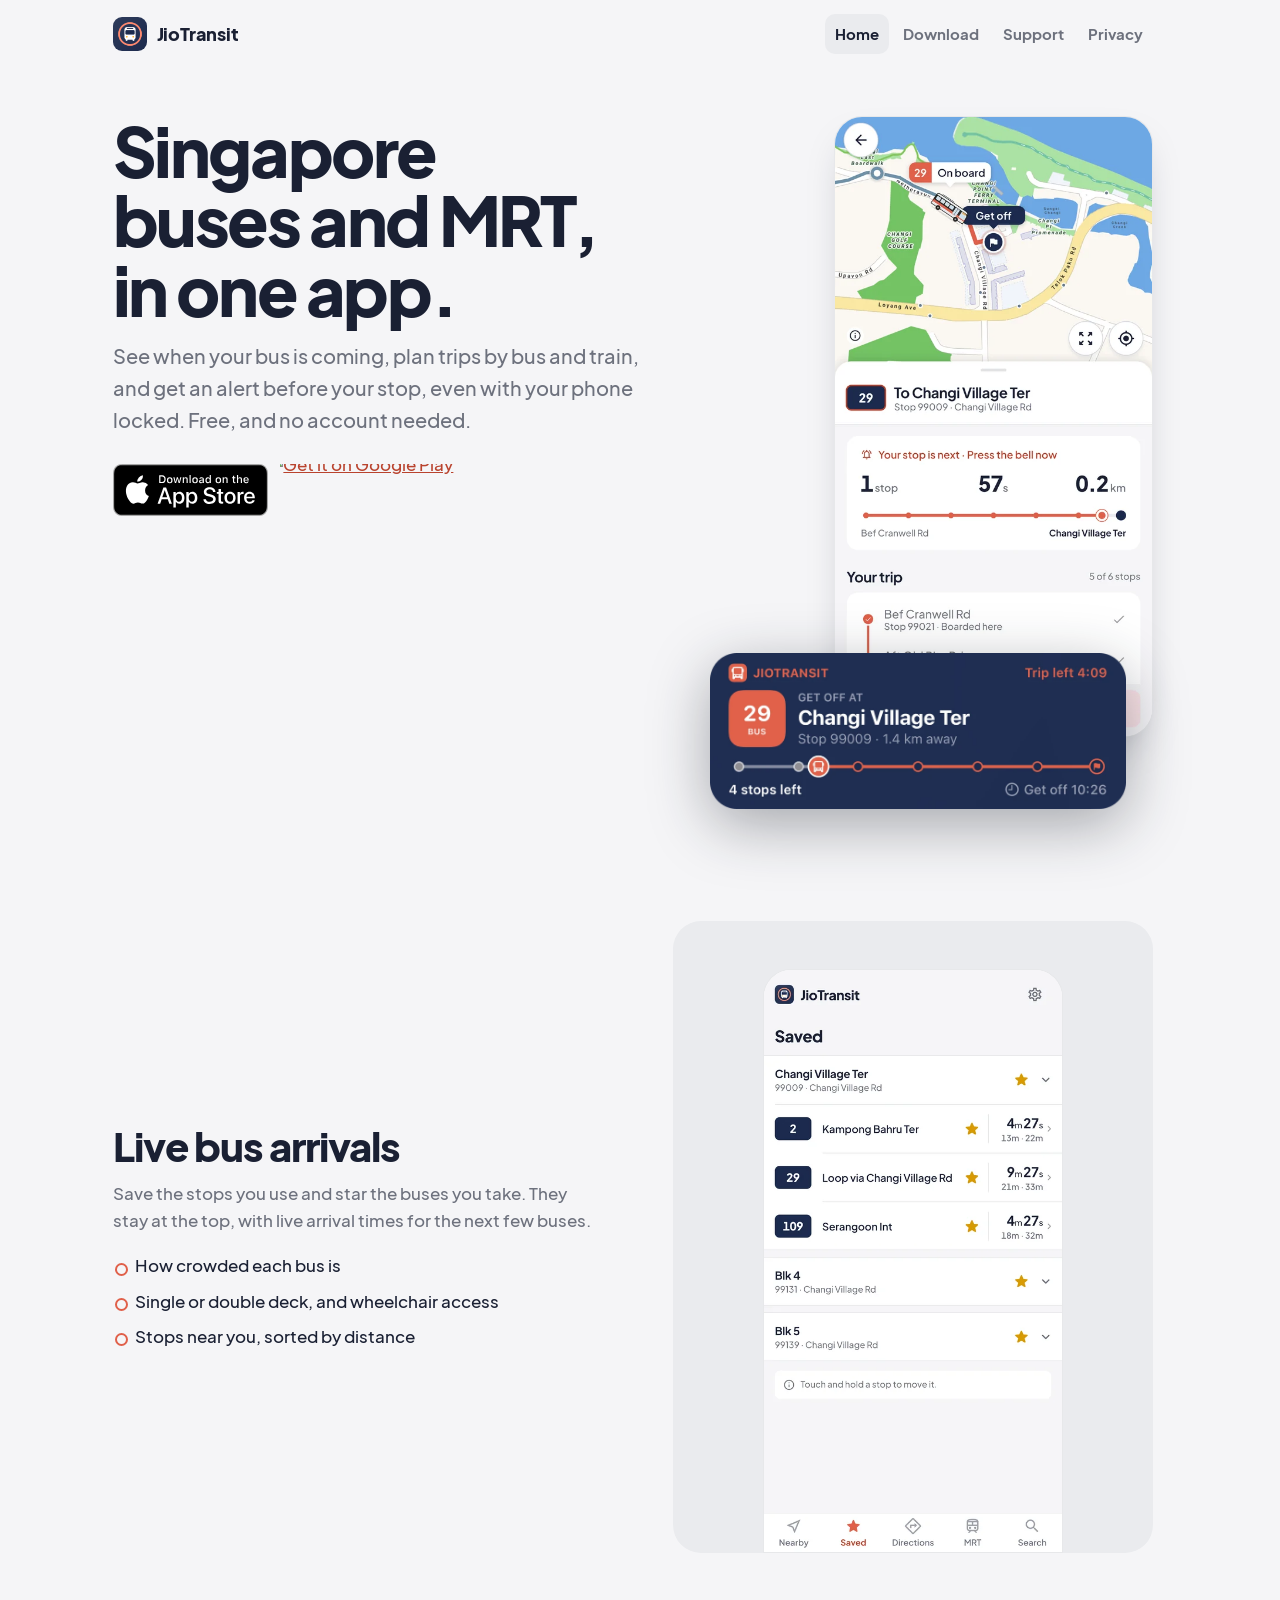
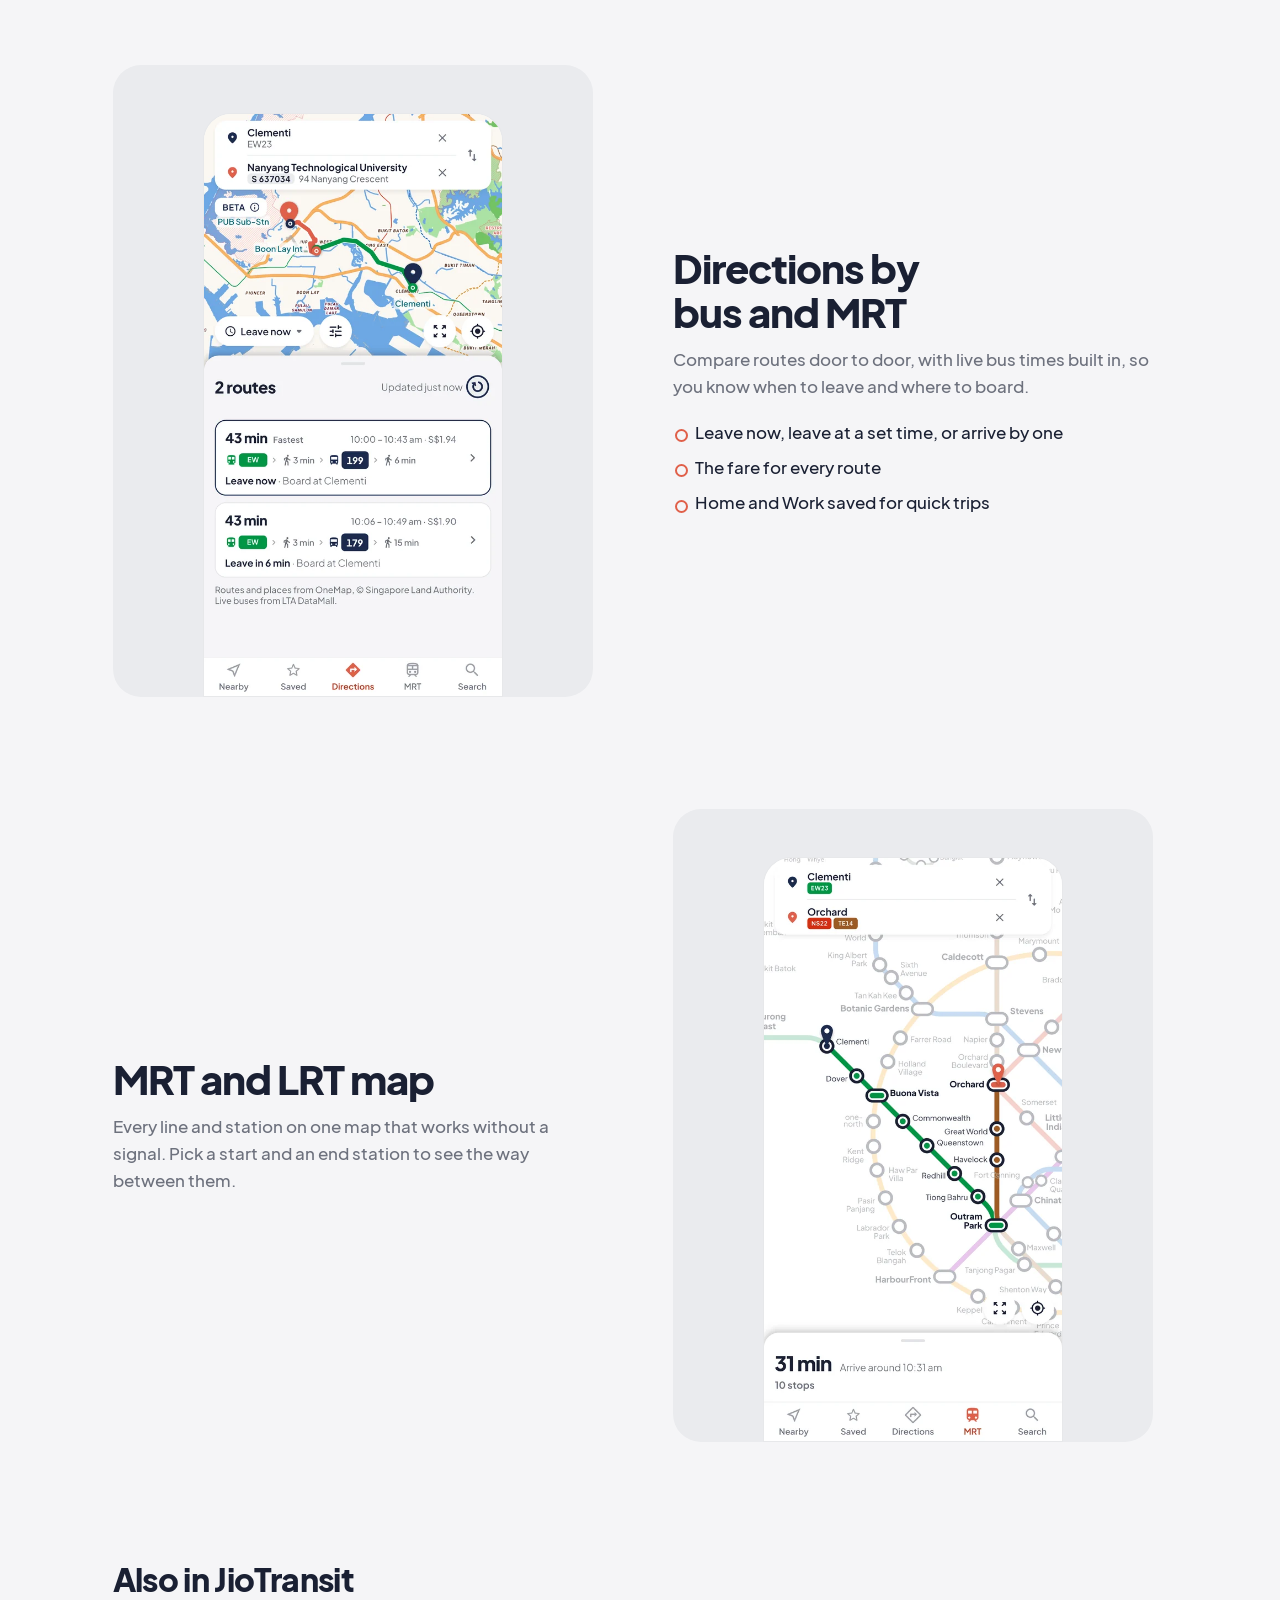
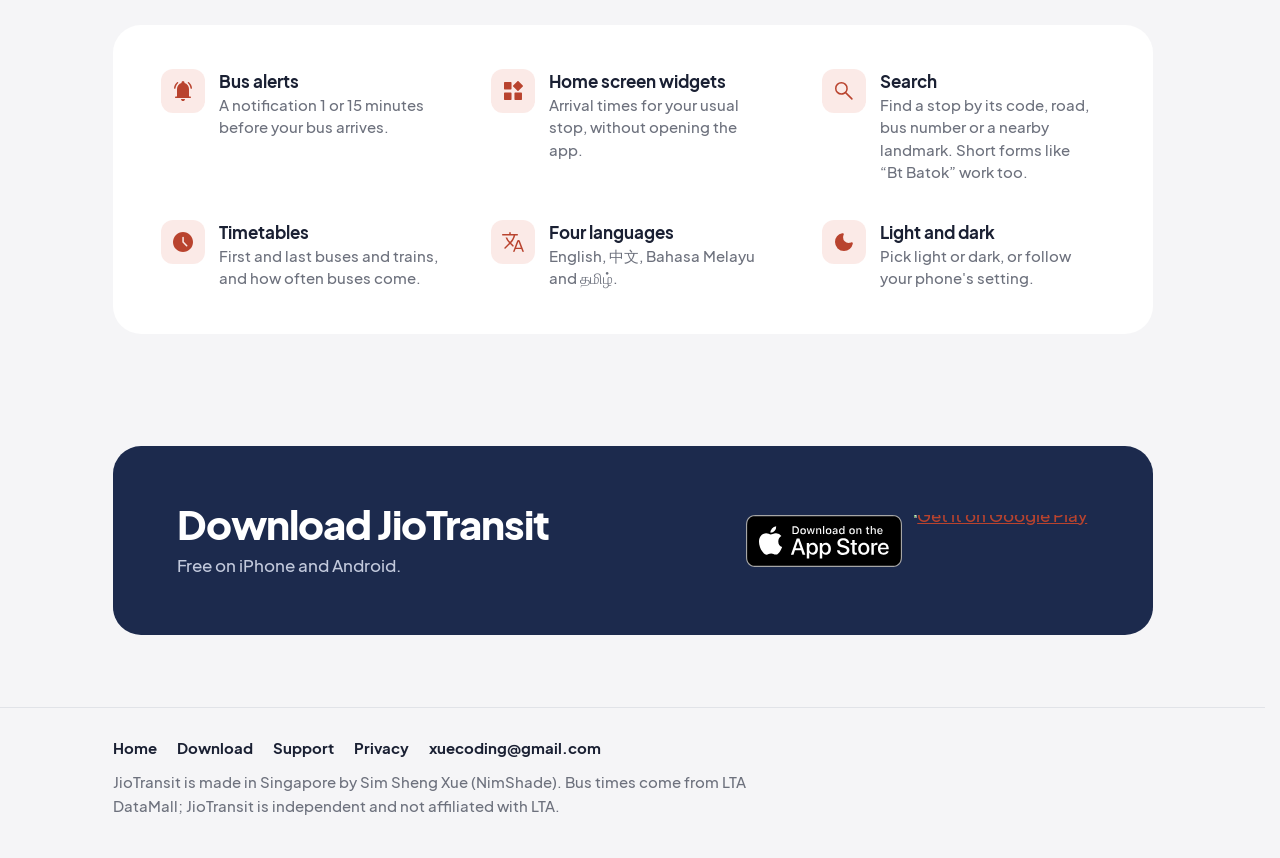
==== index.html @ a3d5e240 "App Store badge served from the site, not Apple's badge host Co-Authored-By: Claude Opus 5.5 <norepl" ====
<!doctype html>
<html lang="en">
<head>
<meta charset="utf-8">
<meta name="viewport" content="width=device-width,initial-scale=1,viewport-fit=cover">
<meta name="theme-color" content="#F5F5F7" media="(prefers-color-scheme: light)">
<meta name="theme-color" content="#0F1320" media="(prefers-color-scheme: dark)">
<title>JioTransit: Singapore bus arrivals, MRT and directions</title>
<meta name="description" content="Live Singapore bus arrivals, bus and MRT directions, the MRT map and an alert before your stop. Free on iPhone and Android, no account needed.">
<meta property="og:title" content="JioTransit: Singapore bus arrivals, MRT and directions">
<meta property="og:description" content="Live Singapore bus arrivals, bus and MRT directions, the MRT map and an alert before your stop. Free on iPhone and Android, no account needed.">
<meta property="og:image" content="https://shengxue97.github.io/jiotransit-web/assets/getoff.jpg">
<meta property="og:url" content="https://shengxue97.github.io/jiotransit-web/">
<meta name="twitter:card" content="summary_large_image">
<link rel="icon" href="/jiotransit-web/assets/favicon.png">
<link rel="apple-touch-icon" href="/jiotransit-web/assets/apple-touch-icon.png">
<link rel="preload" href="assets/fonts/jakarta-500.woff2" as="font" type="font/woff2" crossorigin>
<link rel="preload" href="assets/fonts/jakarta-700.woff2" as="font" type="font/woff2" crossorigin>
<link rel="preload" href="assets/fonts/jakarta-800.woff2" as="font" type="font/woff2" crossorigin>
<link rel="stylesheet" href="assets/site.css">
<script src="assets/nav.js" defer></script>
</head>
<body>
<header class="site-header">
  <div class="wrap">
    <a class="brand" href="./"><img src="assets/icon.png" width="34" height="34" alt=""><span>JioTransit</span></a>
    <nav class="site-nav" aria-label="Site"><a href="./" aria-current="page">Home</a><a href="beta/">Download</a><a href="support/">Support</a><a href="privacy/">Privacy</a></nav>
  </div>
</header>

<main class="wrap">
  <section class="hero">
    <div>
      <h1>Singapore buses and MRT, in one app.</h1>
      <p class="lede">See when your bus is coming, plan trips by bus and train, and get an alert before your stop, even with your phone locked. Free, and no account needed.</p>
      <div class="badges">
        <a class="badge" href="https://apps.apple.com/sg/app/jiotransit-sg-bus-mrt/id6819054000"><img src="assets/appstore-badge.svg" width="156" height="52" alt="Download on the App Store"></a>
        <a class="badge badge-play" href="https://play.google.com/store/apps/details?id=com.nimshade.jiotransit"><img src="https://play.google.com/intl/en_us/badges/static/images/badges/en_badge_web_generic.png" width="199" height="77" alt="Get it on Google Play"></a>
      </div>
    </div>
    <div class="hero-visual">
      <img class="shot" src="assets/ride.webp" width="540" height="1055" alt="On Bus 29 to Changi Village Ter: your stop is next, press the bell now">
      <img class="widget" src="assets/getoff.webp" width="900" height="337" alt="Lock screen: get off at Changi Village Ter, 4 stops left">
    </div>
  </section>

  <section class="feature">
    <div>
      <h2>Live bus arrivals</h2>
      <p>Save the stops you use and star the buses you take. They stay at the top, with live arrival times for the next few buses.</p>
      <ul class="facts">
        <li>How crowded each bus is</li>
        <li>Single or double deck, and wheelchair access</li>
        <li>Stops near you, sorted by distance</li>
      </ul>
    </div>
    <figure><img class="shot" src="assets/saved.webp" width="540" height="1055" loading="lazy" alt="Saved stops: Changi Village Ter with Bus 2, Bus 29 and Bus 109 starred and counting down"></figure>
  </section>

  <section class="feature flip">
    <div>
      <h2>Directions by bus and MRT</h2>
      <p>Compare routes door to door, with live bus times built in, so you know when to leave and where to board.</p>
      <ul class="facts">
        <li>Leave now, leave at a set time, or arrive by one</li>
        <li>The fare for every route</li>
        <li>Home and Work saved for quick trips</li>
      </ul>
    </div>
    <figure><img class="shot" src="assets/directions.webp" width="540" height="1055" loading="lazy" alt="Directions from Clementi to Nanyang Technological University: 2 routes, 43 min, with fares"></figure>
  </section>

  <section class="feature">
    <div>
      <h2>MRT and LRT map</h2>
      <p>Every line and station on one map that works without a signal. Pick a start and an end station to see the way between them.</p>
    </div>
    <figure><img class="shot" src="assets/mrt.webp" width="540" height="1055" loading="lazy" alt="Singapore's MRT map in JioTransit, with a trip from Clementi to Orchard"></figure>
  </section>

  <section class="extras">
    <h2>Also in JioTransit</h2>
    <ul>
      <li><span class="ic"><svg viewBox="0 -960 960 960" aria-hidden="true"><path d="M190-200q-13 0-21.5-8.5T160-230q0-13 8.5-21.5T190-260h50v-304q0-84 49.5-150.5T420-798v-22q0-25 17.5-42.5T480-880q25 0 42.5 17.5T540-820v22q81 17 130.5 83.5T720-564v304h50q13 0 21.5 8.5T800-230q0 13-8.5 21.5T770-200H190ZM480-80q-33 0-56.5-23.5T400-160h160q0 33-23.5 56.5T480-80ZM150-566q-13 0-21.5-9t-7.5-22q6-71 38-132t83-106q10-9 22.5-8.5T285-832q8 11 5.5 23.5T278-787q-40 36-65 84t-31 105q-2 14-10.5 23t-21.5 9Zm660 0q-13 0-21.5-9T778-598q-6-57-31-105t-65-84q-10-9-12.5-21.5T675-832q8-11 20.5-11.5T718-835q51 45 83 106t38 132q1 13-7.5 22t-21.5 9Z"/></svg></span><div><b>Bus alerts</b><span>A notification 1 or 15 minutes before your bus arrives.</span></div></li>
      <li><span class="ic"><svg viewBox="0 -960 960 960" aria-hidden="true"><path d="M658-487 487-658q-5-5-7-10.13-2-5.14-2-11 0-5.87 2-10.87 2-5 7-10l171-171q5-5 10.13-7 5.14-2 11-2 5.87 0 10.87 2 5 2 10 7l171 171q5 5 7 10.13 2 5.14 2 11 0 5.87-2 10.87-2 5-7 10L700-487q-5 5-10.13 7-5.14 2-11 2-5.87 0-10.87-2-5-2-10-7Zm-538-81v-241q0-12.75 8.63-21.38Q137.25-839 150-839h241q12.75 0 21.38 8.62Q421-821.75 421-809v241q0 12.75-8.62 21.37Q403.75-538 391-538H150q-12.75 0-21.37-8.63Q120-555.25 120-568Zm418 418v-241q0-12.75 8.63-21.38Q555.25-421 568-421h241q12.75 0 21.38 8.62Q839-403.75 839-391v241q0 12.75-8.62 21.37Q821.75-120 809-120H568q-12.75 0-21.37-8.63Q538-137.25 538-150Zm-418 0v-241q0-12.75 8.63-21.38Q137.25-421 150-421h241q12.75 0 21.38 8.62Q421-403.75 421-391v241q0 12.75-8.62 21.37Q403.75-120 391-120H150q-12.75 0-21.37-8.63Q120-137.25 120-150Z"/></svg></span><div><b>Home screen widgets</b><span>Arrival times for your usual stop, without opening the app.</span></div></li>
      <li><span class="ic"><svg viewBox="0 -960 960 960" aria-hidden="true"><path d="M378-329q-108.16 0-183.08-75Q120-479 120-585t75-181q75-75 181.5-75t181 75Q632-691 632-584.85 632-542 618-502q-14 40-42 75l242 240q9 8.56 9 21.78T818-143q-9 9-22.22 9-13.22 0-21.78-9L533-384q-30 26-69.96 40.5Q423.08-329 378-329Zm-1-60q81.25 0 138.13-57.5Q572-504 572-585t-56.87-138.5Q458.25-781 377-781q-82.08 0-139.54 57.5Q180-666 180-585t57.46 138.5Q294.92-389 377-389Z"/></svg></span><div><b>Search</b><span>Find a stop by its code, road, bus number or a nearby landmark. Short forms like “Bt&nbsp;Batok” work too.</span></div></li>
      <li><span class="ic"><svg viewBox="0 -960 960 960" aria-hidden="true"><path d="M513-492v-171q0-13-8.5-21.5T483-693q-13 0-21.5 8.5T453-663v183q0 6 2 11t6 10l144 149q9 10 22.5 9.5T650-310q9-9 9-22t-9-22L513-492ZM480-80q-82 0-155-31.5t-127.5-86Q143-252 111.5-325T80-480q0-82 31.5-155t86-127.5Q252-817 325-848.5T480-880q82 0 155 31.5t127.5 86Q817-708 848.5-635T880-480q0 82-31.5 155t-86 127.5Q708-143 635-111.5T480-80Z"/></svg></span><div><b>Timetables</b><span>First and last buses and trains, and how often buses come.</span></div></li>
      <li><span class="ic"><svg viewBox="0 -960 960 960" aria-hidden="true"><path d="m584-197-38 98q-3 8-10.5 13.5T519-80q-16 0-25-13t-3-28l160-415q4-11 13.5-17.5T685-560h29q11 0 20.5 6.5T748-536l160 415q6 15-3 28t-25 13q-10 0-17.5-5.5T852-100l-38-97H584ZM363-401 183-222q-9 8-21 8.5t-21-8.5q-9-9-9-21t9-21l180-180q-51-53-85.5-107.5T183-660h65q16 43 43.5 85t72.5 88q46-48 85-117.5T505-740H70q-13 0-21.5-8.5T40-770q0-13 8.5-21.5T70-800h260v-50q0-13 8.5-21.5T360-880q13 0 21.5 8.5T390-850v50h260q13 0 21.5 8.5T680-770q0 13-8.5 21.5T650-740h-83q-17 78-61.5 159.5T406-443l102 104-24 63-121-125Zm242 149h188l-94-248-94 248Z"/></svg></span><div><b>Four languages</b><span>English, 中文, Bahasa Melayu and தமிழ்.</span></div></li>
      <li><span class="ic"><svg viewBox="0 -960 960 960" aria-hidden="true"><path d="M480-120q-150 0-255-105T120-480q0-135 79.5-229T408-830q20-5 34-1t22 15q8 10 7.5 25t-8.5 35q-9 23-14 47t-5 49q0 90 63 153t153 63q25 0 48.5-4.5T754-461q22-8 38-7t26 9q10 8 13 23t-2 36q-27 121-121 200.5T480-120Z"/></svg></span><div><b>Light and dark</b><span>Pick light or dark, or follow your phone's setting.</span></div></li>
    </ul>
  </section>

  <section class="cta">
    <div>
      <h2>Download JioTransit</h2>
      <p>Free on iPhone and Android.</p>
    </div>
    <div class="badges">
      <a class="badge" href="https://apps.apple.com/sg/app/jiotransit-sg-bus-mrt/id6819054000"><img src="assets/appstore-badge.svg" width="156" height="52" alt="Download on the App Store"></a>
      <a class="badge badge-play" href="https://play.google.com/store/apps/details?id=com.nimshade.jiotransit"><img src="https://play.google.com/intl/en_us/badges/static/images/badges/en_badge_web_generic.png" width="199" height="77" alt="Get it on Google Play"></a>
    </div>
  </section>
</main>

<footer class="site-footer">
  <div class="wrap">
    <div class="links"><a href="./">Home</a><a href="beta/">Download</a><a href="support/">Support</a><a href="privacy/">Privacy</a><a href="mailto:xuecoding@gmail.com">xuecoding@gmail.com</a></div>
    <p>JioTransit is made in Singapore by Sim Sheng Xue (NimShade). Bus times come from LTA DataMall; JioTransit is independent and not affiliated with LTA.</p>
  </div>
</footer>
</body>
</html>
---- assets/site.css ----
/* JioTransit website: one stylesheet for every page.
   Colours are the app's own (lib/core/theme/app_colors.dart); type is the app's font. */
@font-face{font-family:"Jakarta";src:url("fonts/jakarta-500.woff2") format("woff2");font-weight:500;font-display:swap}
@font-face{font-family:"Jakarta";src:url("fonts/jakarta-700.woff2") format("woff2");font-weight:700;font-display:swap}
@font-face{font-family:"Jakarta";src:url("fonts/jakarta-800.woff2") format("woff2");font-weight:800;font-display:swap}

:root{
  --bg:#F5F5F7;--surface:#FFFFFF;--muted:#EAEBEE;--divider:#E1E3E8;
  --text:#1A2033;--text-2:#6D717D;
  --accent:#E0604A;--accent-hover:#CC5440;--accent-text:#B9432E;--on-accent:#FFFFFF;
  --plate:#1C2A4D;--on-plate:#FFFFFF;--plate-text-2:#C2C9DC;
  --shot-border:rgba(26,32,51,.10);
  --gutter:20px;--max:1120px;
  color-scheme:light;
}
@media (prefers-color-scheme:dark){
  :root{
    --bg:#0F1320;--surface:#181D2C;--muted:#212738;--divider:#293043;
    --text:#EEF0F6;--text-2:#A3A9BA;
    --accent:#FF7E66;--accent-hover:#FF937E;--accent-text:#FF7E66;--on-accent:#2A0F0A;
    --plate:#1A2340;--on-plate:#EEF0F6;--plate-text-2:#A3A9BA;
    --shot-border:rgba(255,255,255,.08);
    color-scheme:dark;
  }
}

*{box-sizing:border-box}
html{background:var(--bg);-webkit-text-size-adjust:100%;overflow-y:scroll;scrollbar-gutter:stable}
body{margin:0;background:var(--bg);color:var(--text);
  font:500 17px/1.6 "Jakarta",system-ui,-apple-system,"Segoe UI",Roboto,sans-serif;
  -webkit-font-smoothing:antialiased;min-height:100vh;display:flex;flex-direction:column}
main{flex:1;width:100%}
img{max-width:100%;height:auto;display:block}
a{color:var(--accent-text)}
:focus-visible{outline:3px solid var(--accent);outline-offset:3px;border-radius:8px}
/* <main> takes focus after an instant page switch (for screen readers); never draw a ring on it */
main:focus,main:focus-visible,[tabindex="-1"]:focus{outline:none}
h1,h2,h3{text-wrap:balance}
p{text-wrap:pretty}
.wrap{max-width:var(--max);margin:0 auto;padding:0 var(--gutter)}

/* ---------- page switches: header stays put, content crossfades ---------- */
@view-transition{navigation:auto}
.site-header{view-transition-name:site-header}
::view-transition-old(root),::view-transition-new(root){animation-duration:.16s}
@media (prefers-reduced-motion:reduce){ ::view-transition-group(*),::view-transition-old(*),::view-transition-new(*){animation:none} }

/* ---------- header: identical on every page ---------- */
.site-header .wrap{display:flex;align-items:center;gap:16px;height:68px}
.brand{display:flex;align-items:center;gap:10px;text-decoration:none;color:var(--text);margin-right:auto}
.brand img{width:34px;height:34px;border-radius:9px}
.brand span{font-weight:800;font-size:18px;letter-spacing:-.01em}
.site-nav{display:flex;gap:4px}
.site-nav a{color:var(--text-2);text-decoration:none;font-weight:700;font-size:15px;padding:8px 10px;border-radius:10px}
.site-nav a:hover{color:var(--text);background:var(--muted)}
.site-nav a[aria-current="page"]{color:var(--text);background:var(--muted)}
.brand{min-width:0;flex:none}
.site-nav{flex:none}
/* phones: the four links need the room, so the logo stands alone */
@media (max-width:519px){ .brand span{display:none} .site-header .wrap{gap:8px} }
@media (max-width:359px){ .site-nav{gap:0} .site-nav a{padding:8px 7px;font-size:14px} }

/* ---------- footer: identical on every page ---------- */
.site-footer{margin-top:72px;border-top:1px solid var(--divider);padding:28px 0 40px;color:var(--text-2);font-size:15px}
.site-footer .wrap{display:grid;gap:10px}
.site-footer .links{display:flex;flex-wrap:wrap;gap:6px 20px}
.site-footer .links a{color:var(--text);text-decoration:none;font-weight:700}
.site-footer .links a:hover{text-decoration:underline}
.site-footer p{margin:0;max-width:60ch}

/* ---------- buttons ---------- */
.btn{display:inline-flex;align-items:center;justify-content:center;min-height:52px;padding:12px 24px;border-radius:12px;
  font-weight:700;font-size:17px;text-decoration:none;text-align:center}
.btn-accent{background:var(--accent);color:var(--on-accent)}
.btn-accent:hover{background:var(--accent-hover)}
.btn-plate{background:var(--plate);color:var(--on-plate)}
@media (prefers-color-scheme:dark){ .btn-plate{background:#D7DEEF;color:#1C2A4D} }
.btn:active{transform:translateY(1px)}

/* ---------- official store badges (served by Apple and Google) ---------- */
/* --bh is the badge height. Apple's SVG is exactly the badge (119.66 x 40). Google's PNG
   (646 x 250) has clear space around the badge, which sits at x 41-604, y 41-208: the
   link box crops to it so both badges are the same height and line up. */
.badges{--bh:52px;display:flex;flex-wrap:nowrap;align-items:center;gap:12px}
.badge{display:block;height:var(--bh);overflow:hidden;flex:none}
.badge img{display:block;height:var(--bh);width:auto;max-width:none}
.badge-play{width:calc(var(--bh) * 564 / 168)}
.badge-play img{height:calc(var(--bh) * 250 / 168);margin:calc(var(--bh) * -41 / 168) 0 0 calc(var(--bh) * -41 / 168)}
@media (max-width:519px){ .badges{--bh:44px;gap:10px} .cta{padding:32px 20px} }
@media (max-width:339px){ .badges{flex-wrap:wrap} }

/* ---------- app screenshots ---------- */
.shot{border-radius:28px;border:1px solid var(--shot-border);box-shadow:0 18px 40px -18px rgba(26,32,51,.35);background:var(--surface)}
.widget{filter:drop-shadow(0 16px 30px rgba(15,19,32,.35))}

/* =========================================================
   HOME
   ========================================================= */
.hero{padding:28px 0 8px}
.hero h1{font-weight:800;font-size:clamp(38px,9.5vw,68px);line-height:1.02;letter-spacing:-.035em;margin:0 0 16px;max-width:12ch}
.hero .lede{font-size:clamp(17px,2.2vw,20px);color:var(--text-2);margin:0 0 28px;max-width:30em}
.hero .actions{display:flex;flex-wrap:wrap;align-items:center;gap:12px 20px}
.hero-visual{position:relative;margin:40px auto 0;max-width:420px;padding-bottom:56px}
.hero-visual .shot{width:76%;margin:0 auto}
.hero-visual .widget{position:absolute;left:0;bottom:0;width:100%}

.feature{display:grid;gap:28px;padding:64px 0 0;align-items:center}
.feature h2{font-weight:800;font-size:clamp(28px,4.4vw,40px);line-height:1.1;letter-spacing:-.025em;margin:0 0 12px}
.feature p{color:var(--text-2);margin:0;max-width:34em}
.feature .facts{list-style:none;padding:0;margin:18px 0 0;display:grid;gap:8px}
.feature .facts li{padding-left:22px;position:relative}
.feature .facts li::before{content:"";position:absolute;left:2px;top:.62em;width:9px;height:9px;border-radius:50%;border:2.5px solid var(--accent)}
.feature figure{margin:0;background:var(--muted);border-radius:28px;padding:32px 24px 0;overflow:hidden;display:flex;justify-content:center}
.feature figure .shot{width:min(300px,100%);border-bottom-left-radius:0;border-bottom-right-radius:0;box-shadow:none}

.extras{padding:72px 0 0}
.extras h2{font-weight:800;font-size:clamp(24px,3.4vw,32px);letter-spacing:-.02em;margin:0 0 20px}
.extras ul{list-style:none;margin:0;padding:24px 20px;display:grid;gap:22px;background:var(--surface);border-radius:28px}
.extras li{display:flex;gap:14px;align-items:flex-start}
.extras .ic{flex:none;width:44px;height:44px;border-radius:12px;display:grid;place-items:center;
  background:color-mix(in srgb,var(--accent) 13%,transparent);color:var(--accent-text)}
.extras .ic svg{width:24px;height:24px;fill:currentColor}
.extras b{display:block;font-weight:700;font-size:17px;line-height:1.3;margin:1px 0 2px}
.extras li span:not(.ic){display:block;color:var(--text-2);font-size:15px;line-height:1.5}

.cta{margin-top:72px;background:var(--plate);color:var(--on-plate);border-radius:28px;padding:36px 24px;display:grid;gap:20px}
.cta h2{font-weight:800;font-size:clamp(26px,4vw,40px);line-height:1.1;letter-spacing:-.025em;margin:0}
.cta p{margin:6px 0 0;color:var(--plate-text-2)}
.cta .badges{justify-self:start}

/* tablet */
@media (min-width:720px){
  :root{--gutter:32px}
  .hero{padding-top:48px}
  .hero-visual{max-width:460px}
  .feature{grid-template-columns:1fr 1fr;gap:40px}
  .feature.flip figure{order:-1}
  .extras ul{grid-template-columns:1fr 1fr;gap:28px 40px;padding:32px}
  .cta{grid-template-columns:1fr auto;align-items:center;padding:40px}
  .cta .badges{justify-self:end}
}
/* desktop */
@media (min-width:1024px){
  :root{--gutter:40px}
  .hero{display:grid;grid-template-columns:1.1fr .9fr;gap:56px;align-items:start;padding:48px 0 0}
  .hero-visual{margin:0 0 0 auto;max-width:480px;padding-bottom:72px}
  .hero-visual .shot{width:72%;margin:0 0 0 auto}
  .hero-visual .widget{width:94%}
  .feature{gap:80px;padding-top:112px}
  .feature figure{padding:48px 48px 0}
  .extras{padding-top:112px}
  .extras ul{grid-template-columns:repeat(3,1fr);gap:36px 48px;padding:44px 48px}
  .cta{margin-top:112px;padding:56px 64px}
}

/* =========================================================
   DOWNLOAD (beta/ keeps its address: old links and QR codes point here)
   ========================================================= */
.get{text-align:center;padding:28px 0 0}
.get h1{font-weight:800;font-size:clamp(36px,8vw,60px);line-height:1.04;letter-spacing:-.03em;margin:0 0 12px}
.get .lede{font-size:clamp(17px,2.2vw,20px);color:var(--text-2);margin:0 auto 28px;max-width:30em}
.get .badges{justify-content:center}
.get .hero-visual{margin:44px auto 0}
.qr-card{display:none;align-items:center;gap:16px;margin:28px auto 0;max-width:26em;text-align:left;color:var(--text-2);font-size:15px}
.qr-card p{margin:0}
.qr-card b{color:var(--text);font-weight:700}
.qr-img{flex:none;width:112px;height:112px;background:#fff;padding:8px;border-radius:12px;border:1px solid var(--divider)}
@media (min-width:720px){ .get{padding-top:56px} .get .hero-visual{max-width:440px} }
@media (min-width:720px) and (hover:hover) and (pointer:fine){ .qr-card{display:flex} }

/* =========================================================
   TEXT PAGES (support, privacy)
   ========================================================= */
/* Text runs the full 1120px row, like every other page. */
.doc{padding-top:28px}
.doc-head h1{font-weight:800;font-size:clamp(32px,6vw,48px);line-height:1.08;letter-spacing:-.03em;margin:0 0 8px}
.doc .updated{color:var(--text-2);margin:0 0 28px;font-size:15px}
.doc-body{max-width:none}
.doc h2{font-weight:800;font-size:22px;letter-spacing:-.01em;margin:40px 0 8px;scroll-margin-top:24px}
.doc p{margin:0 0 14px}
.doc strong{font-weight:700}
@media (min-width:720px){ .doc{padding-top:48px} .doc .updated{margin-bottom:36px} }
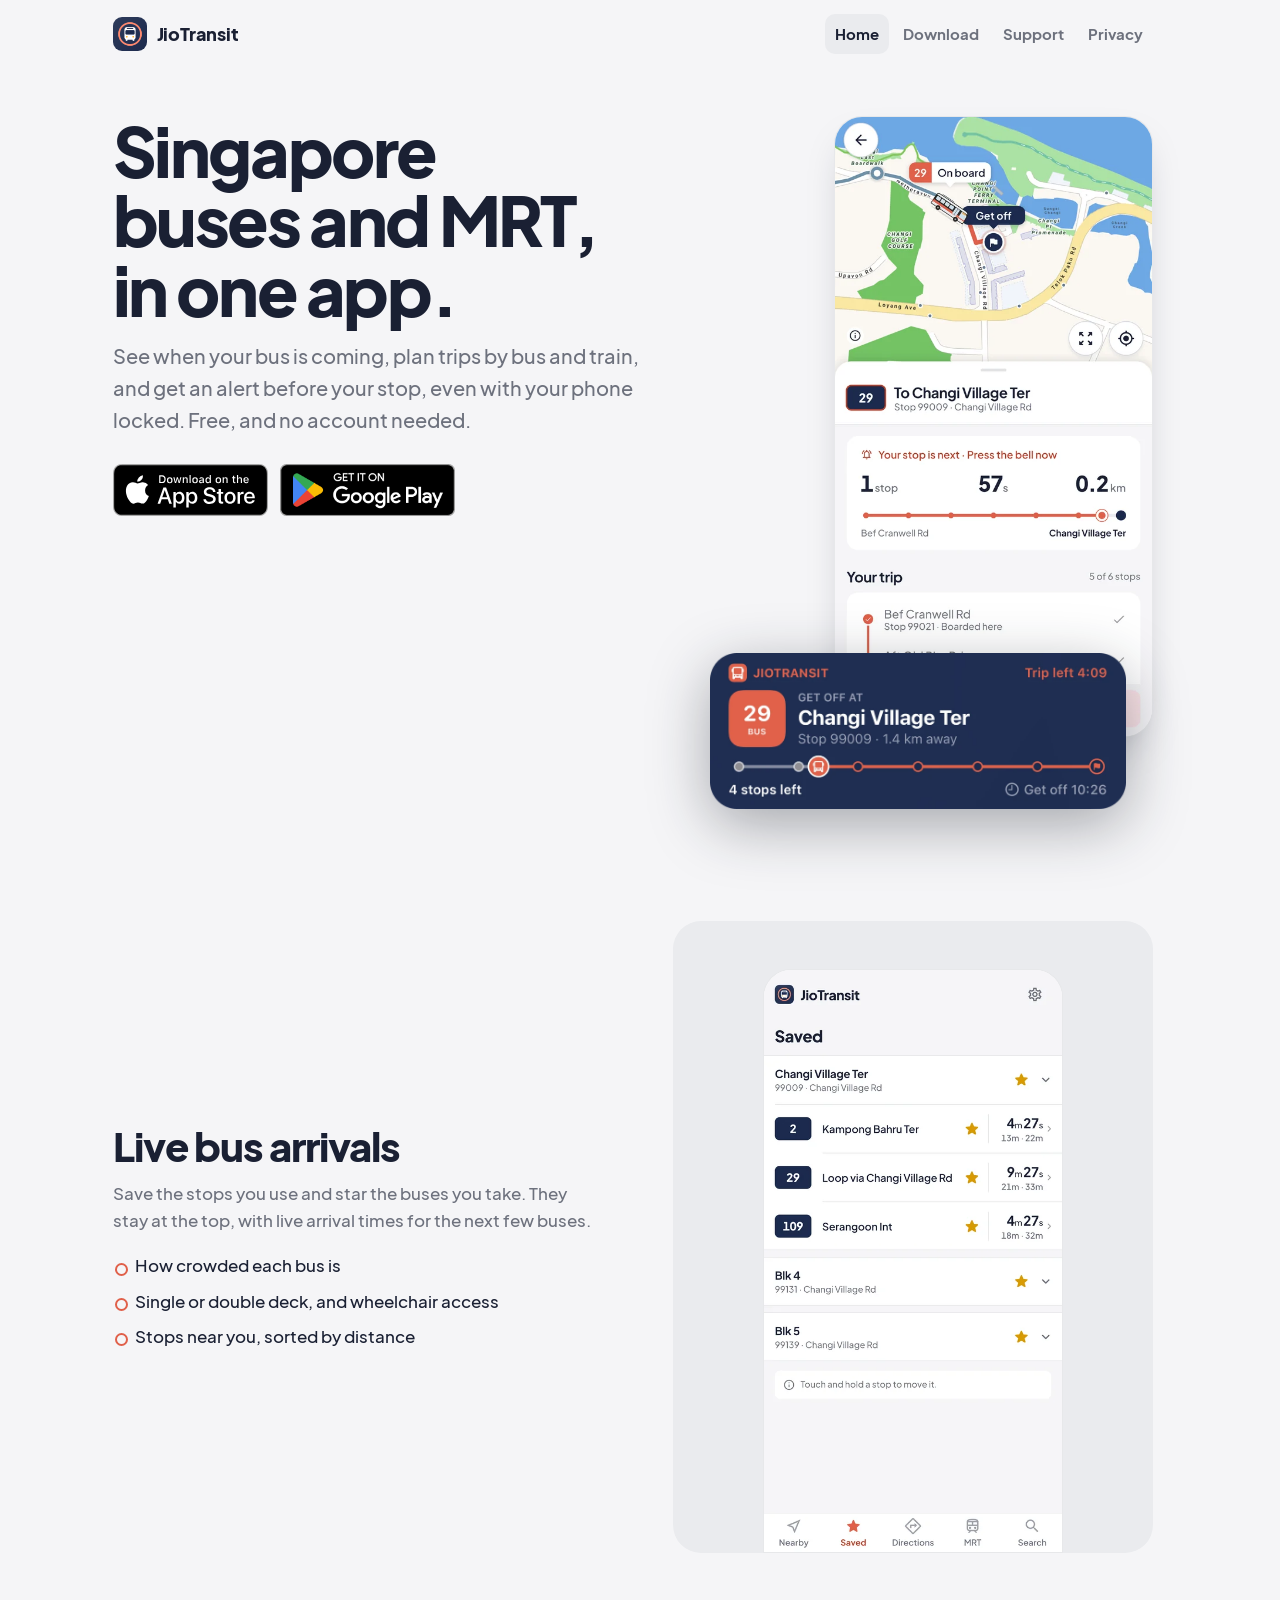
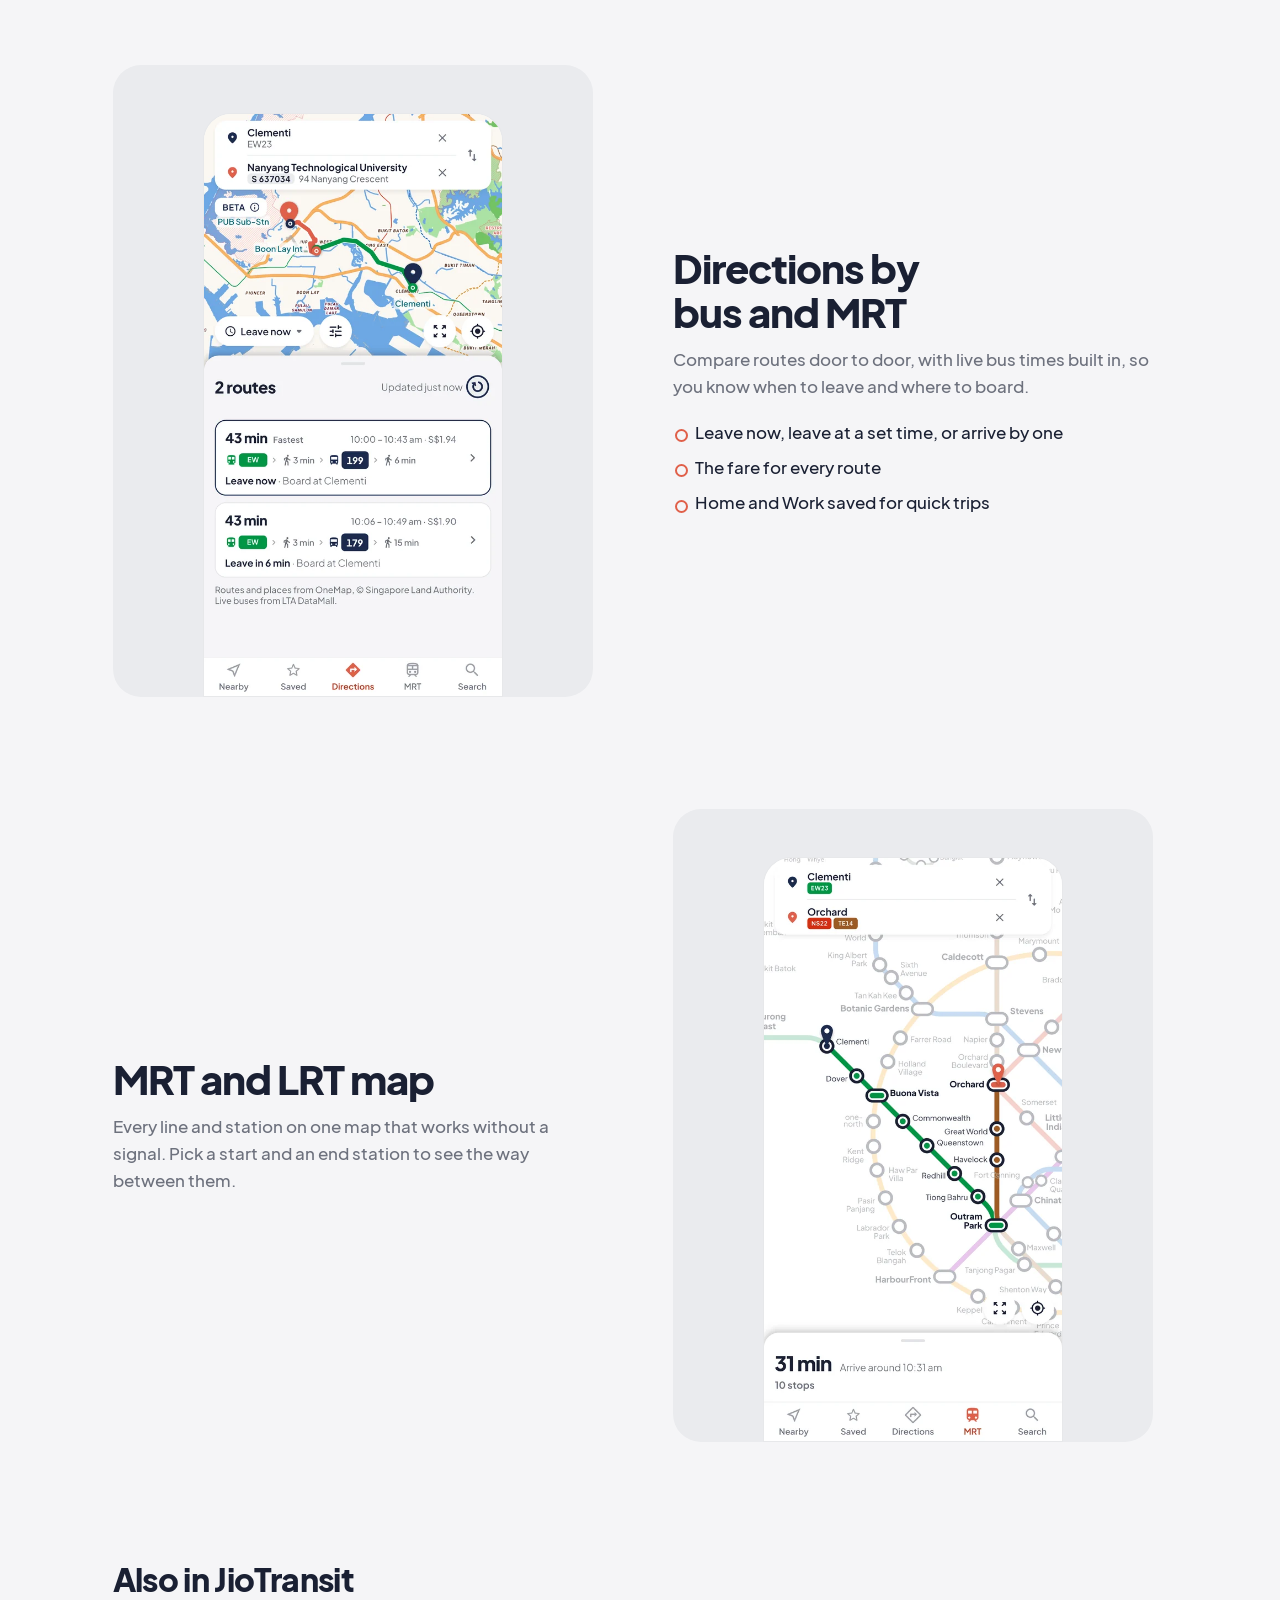
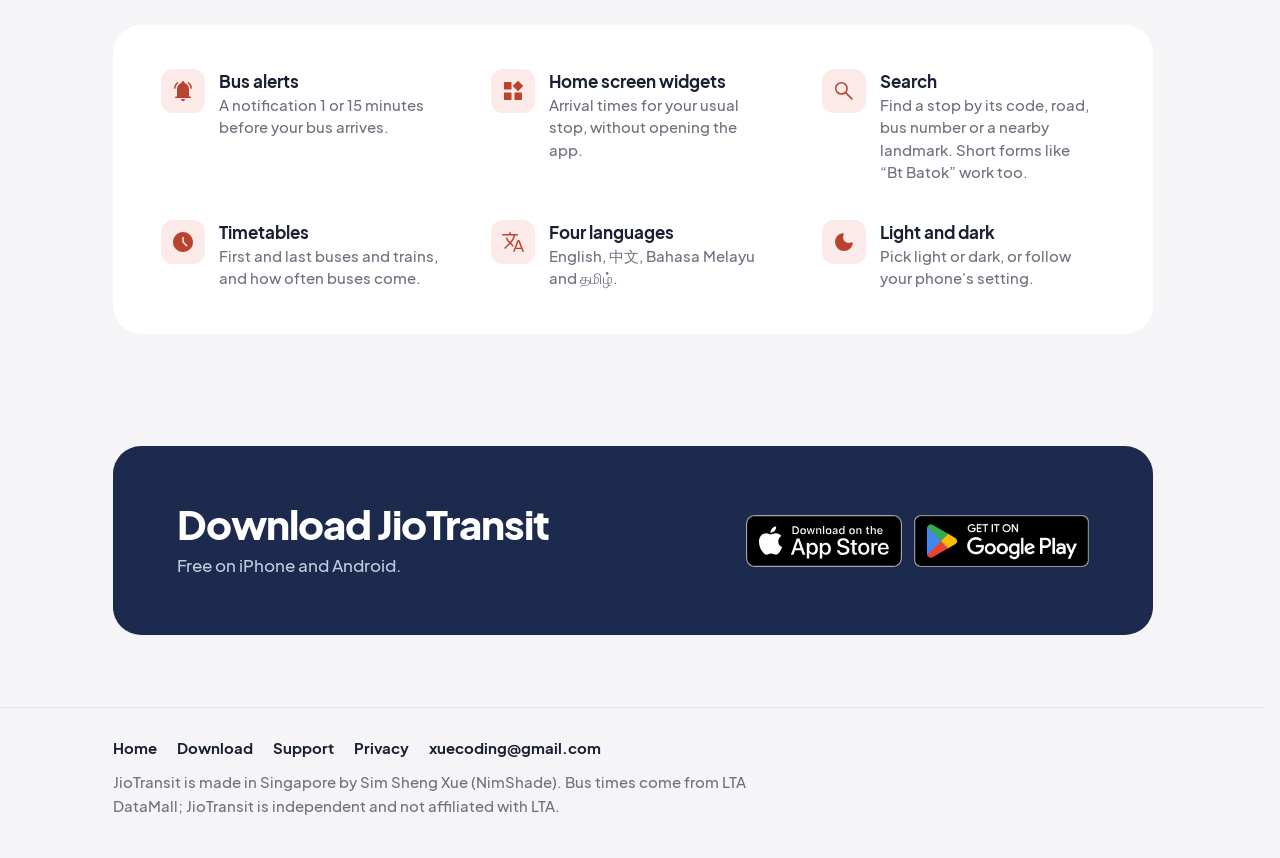
==== commit f9b49cd6: "Google Play badge served from the site, trimmed to the badge Both store badges are now local files o" ====
--- a/index.html
+++ b/index.html
@@ -35,7 +35,7 @@
       <p class="lede">See when your bus is coming, plan trips by bus and train, and get an alert before your stop, even with your phone locked. Free, and no account needed.</p>
       <div class="badges">
         <a class="badge" href="https://apps.apple.com/sg/app/jiotransit-sg-bus-mrt/id6819054000"><img src="assets/appstore-badge.svg" width="156" height="52" alt="Download on the App Store"></a>
-        <a class="badge badge-play" href="https://play.google.com/store/apps/details?id=com.nimshade.jiotransit"><img src="https://play.google.com/intl/en_us/badges/static/images/badges/en_badge_web_generic.png" width="199" height="77" alt="Get it on Google Play"></a>
+        <a class="badge badge-play" href="https://play.google.com/store/apps/details?id=com.nimshade.jiotransit"><img src="assets/googleplay-badge.png" width="175" height="52" alt="Get it on Google Play"></a>
       </div>
     </div>
     <div class="hero-visual">
@@ -97,7 +97,7 @@
     </div>
     <div class="badges">
       <a class="badge" href="https://apps.apple.com/sg/app/jiotransit-sg-bus-mrt/id6819054000"><img src="assets/appstore-badge.svg" width="156" height="52" alt="Download on the App Store"></a>
-      <a class="badge badge-play" href="https://play.google.com/store/apps/details?id=com.nimshade.jiotransit"><img src="https://play.google.com/intl/en_us/badges/static/images/badges/en_badge_web_generic.png" width="199" height="77" alt="Get it on Google Play"></a>
+      <a class="badge badge-play" href="https://play.google.com/store/apps/details?id=com.nimshade.jiotransit"><img src="assets/googleplay-badge.png" width="175" height="52" alt="Get it on Google Play"></a>
     </div>
   </section>
 </main>
--- a/assets/site.css
+++ b/assets/site.css
@@ -77,15 +77,12 @@
 @media (prefers-color-scheme:dark){ .btn-plate{background:#D7DEEF;color:#1C2A4D} }
 .btn:active{transform:translateY(1px)}
 
-/* ---------- official store badges (served by Apple and Google) ---------- */
-/* --bh is the badge height. Apple's SVG is exactly the badge (119.66 x 40). Google's PNG
-   (646 x 250) has clear space around the badge, which sits at x 41-604, y 41-208: the
-   link box crops to it so both badges are the same height and line up. */
+/* ---------- official store badges ----------
+   Apple's SVG and Google's PNG (its clear space trimmed) are both exactly the badge,
+   so one height lines them up. */
 .badges{--bh:52px;display:flex;flex-wrap:nowrap;align-items:center;gap:12px}
-.badge{display:block;height:var(--bh);overflow:hidden;flex:none}
-.badge img{display:block;height:var(--bh);width:auto;max-width:none}
-.badge-play{width:calc(var(--bh) * 564 / 168)}
-.badge-play img{height:calc(var(--bh) * 250 / 168);margin:calc(var(--bh) * -41 / 168) 0 0 calc(var(--bh) * -41 / 168)}
+.badge{display:block;flex:none}
+.badge img{display:block;height:var(--bh);width:auto}
 @media (max-width:519px){ .badges{--bh:44px;gap:10px} .cta{padding:32px 20px} }
 @media (max-width:339px){ .badges{flex-wrap:wrap} }
 
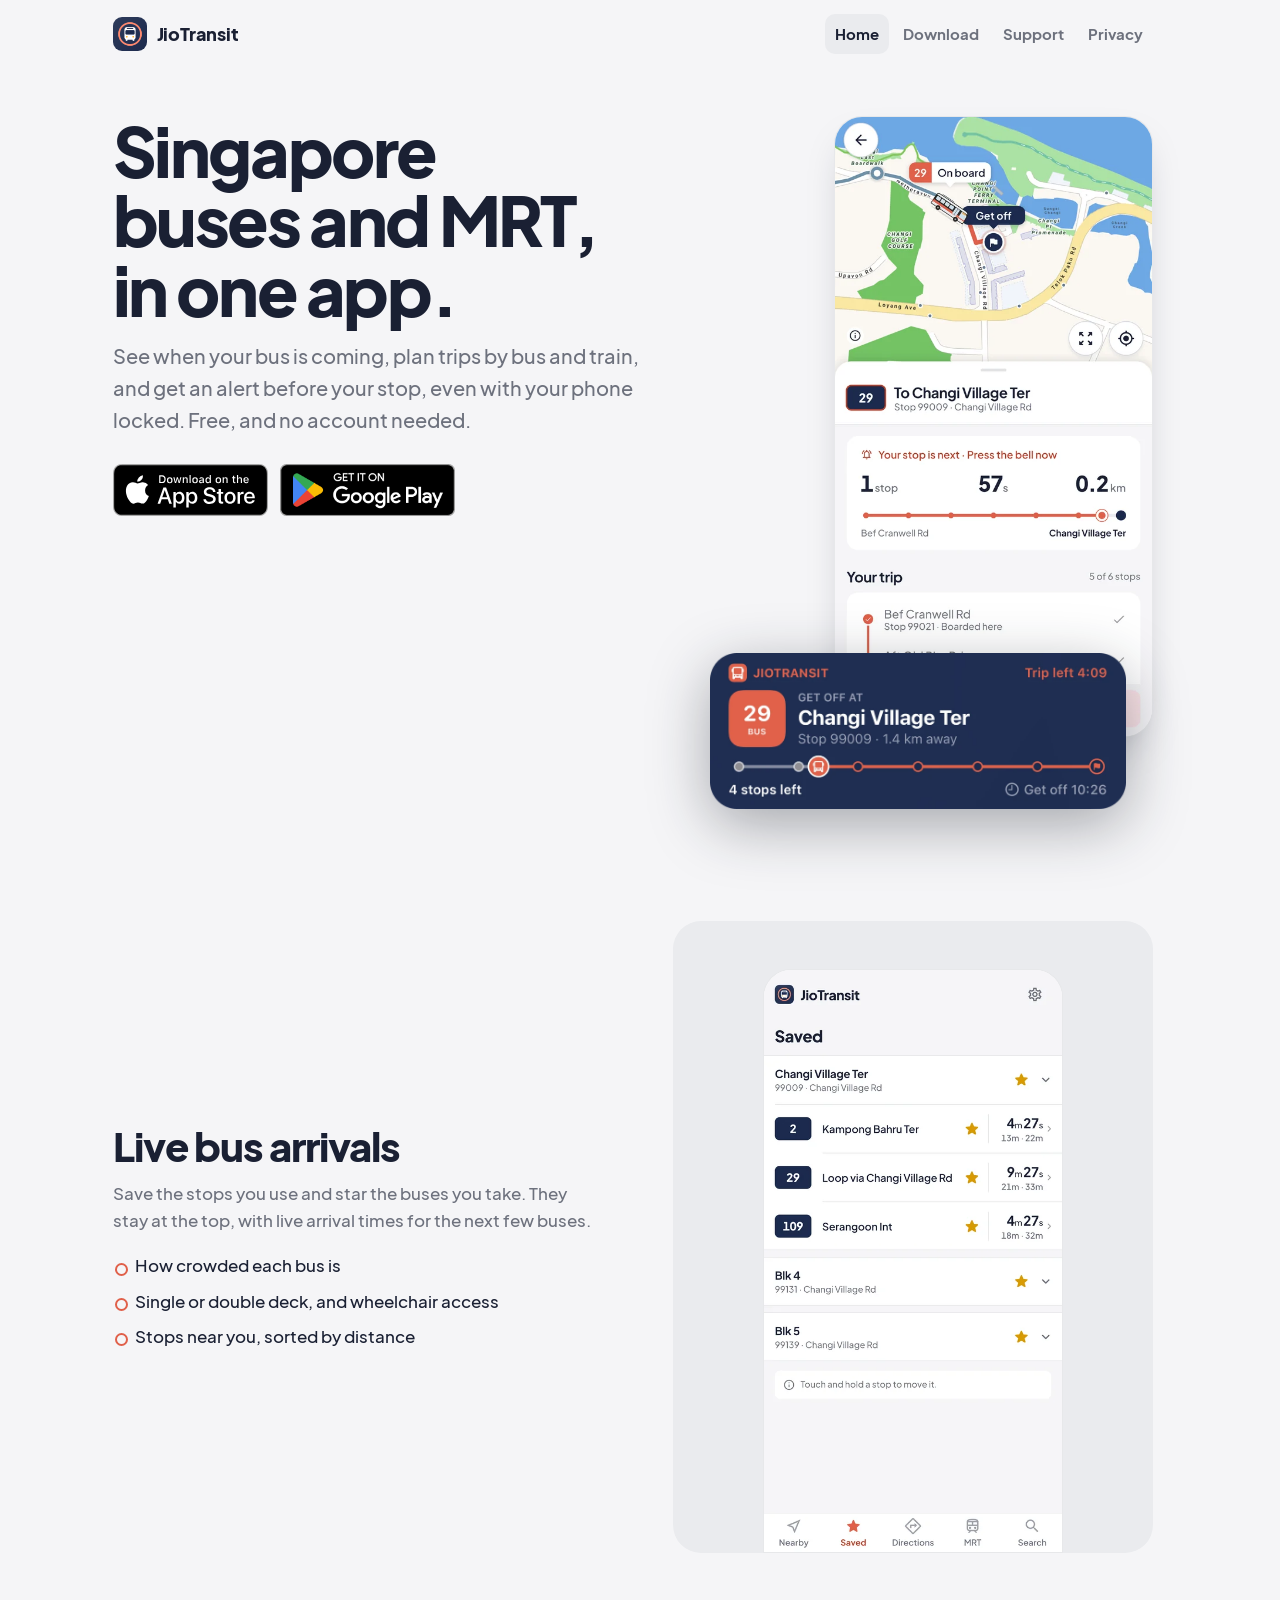
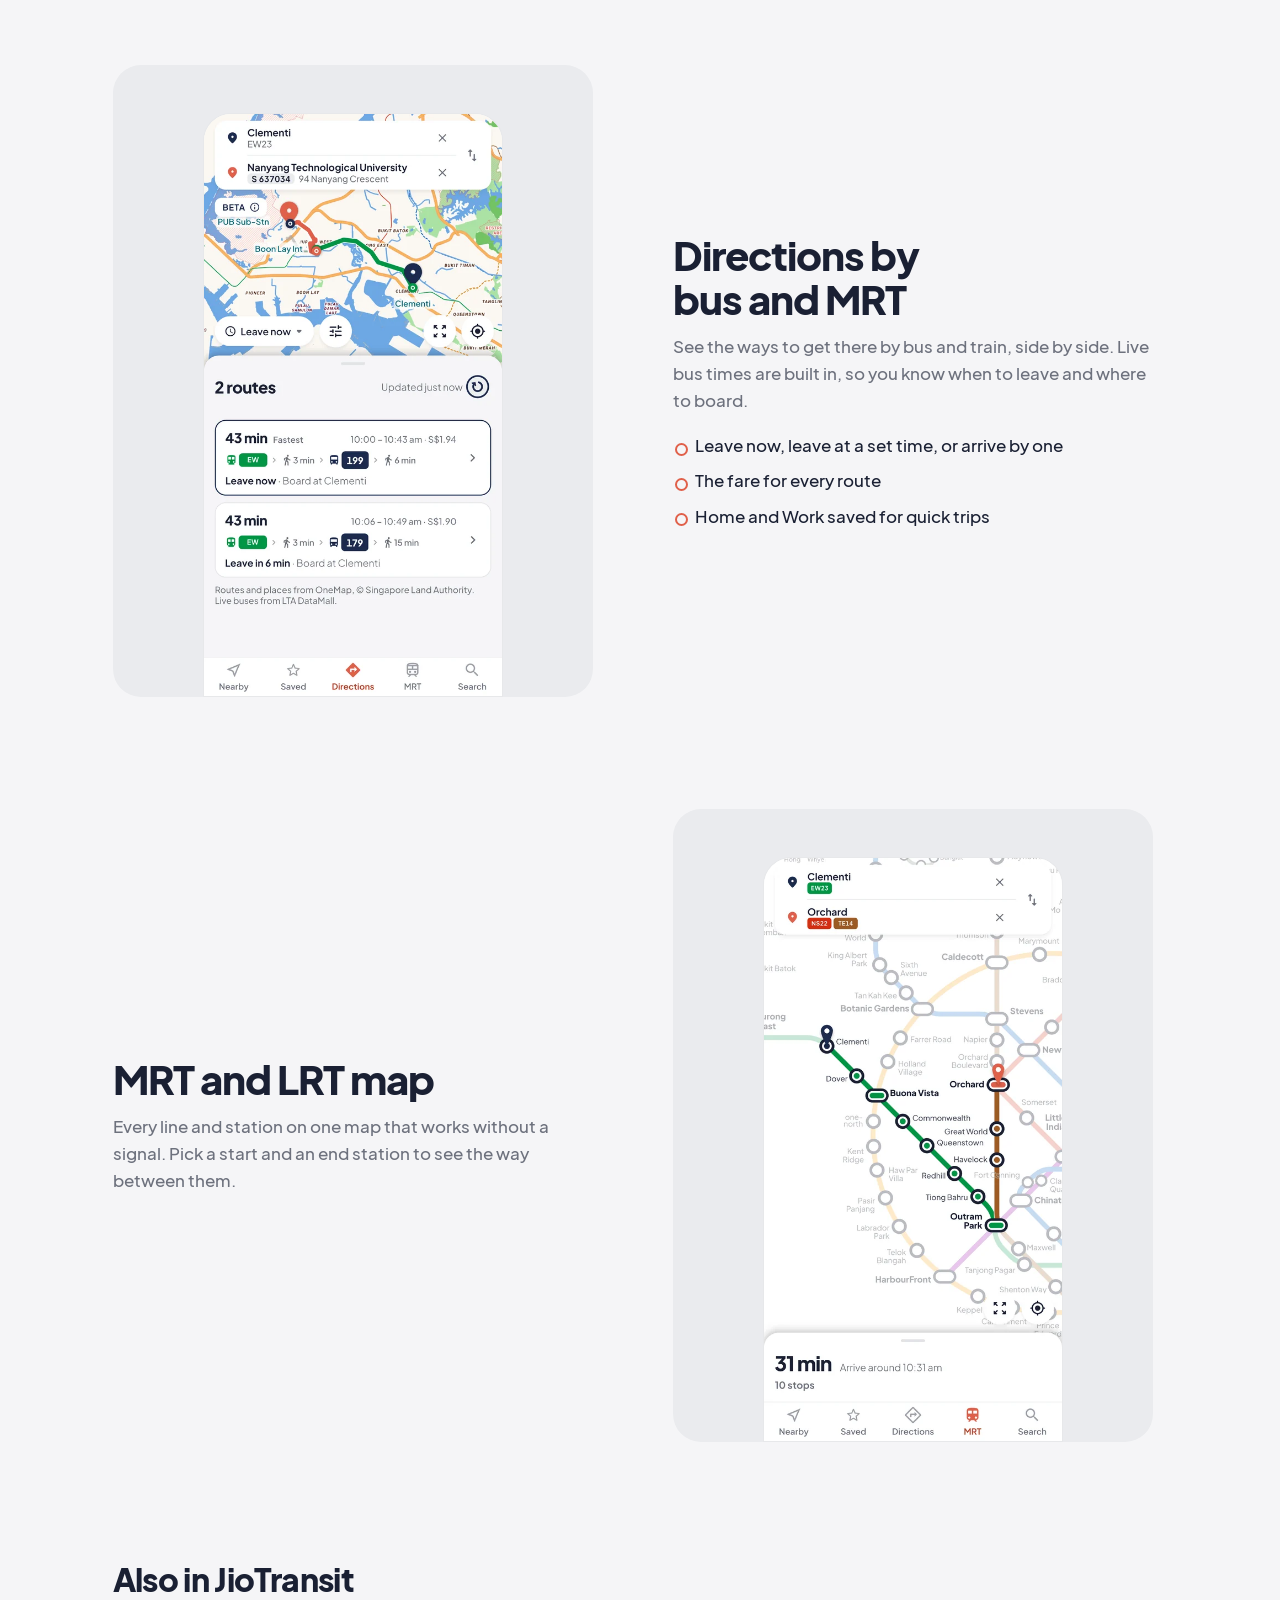
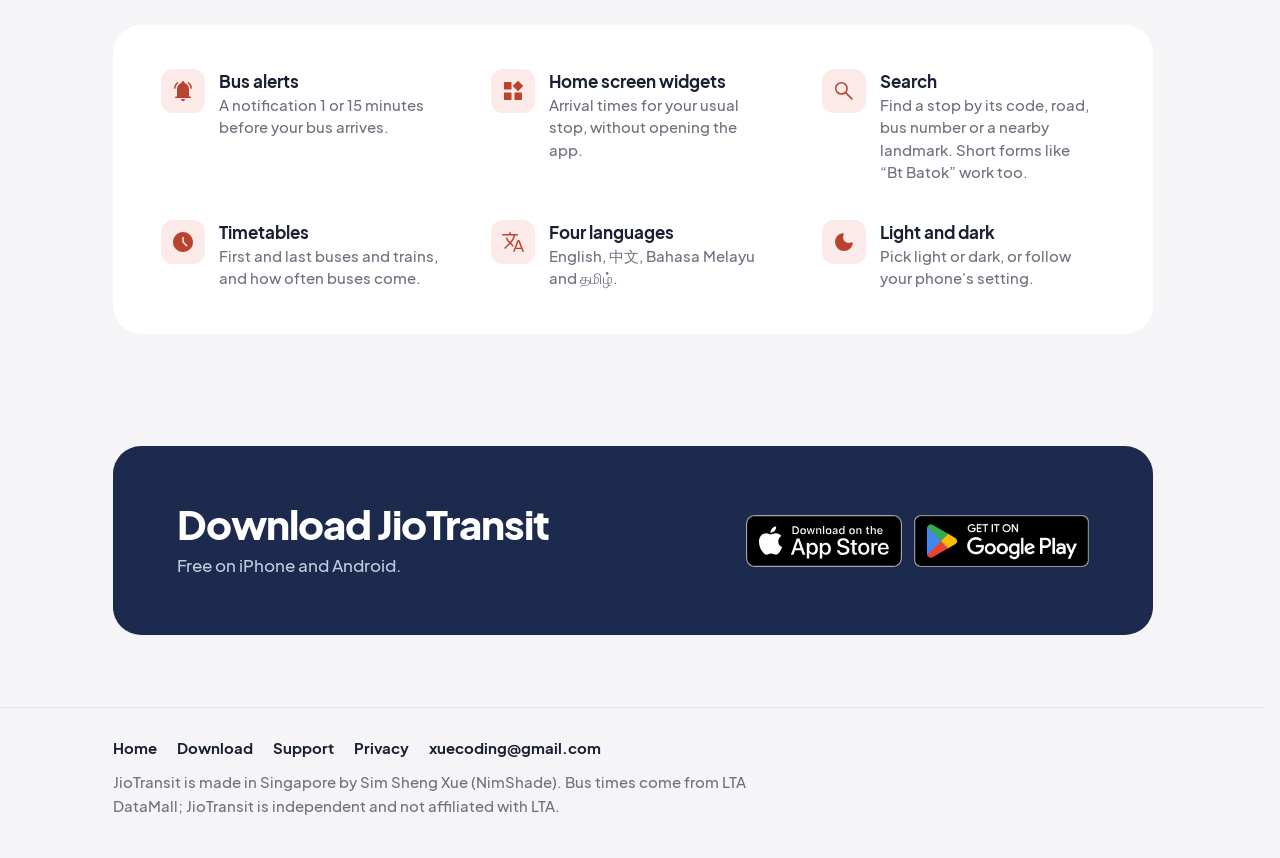
==== commit c503e11e: "Home: plainer directions sentence Co-Authored-By: Claude Opus 5.5 <noreply@anthropic.com> Claude-Ses" ====
--- a/index.html
+++ b/index.html
@@ -60,7 +60,7 @@
   <section class="feature flip">
     <div>
       <h2>Directions by bus and MRT</h2>
-      <p>Compare routes door to door, with live bus times built in, so you know when to leave and where to board.</p>
+      <p>See the ways to get there by bus and train, side by side. Live bus times are built in, so you know when to leave and where to board.</p>
       <ul class="facts">
         <li>Leave now, leave at a set time, or arrive by one</li>
         <li>The fare for every route</li>
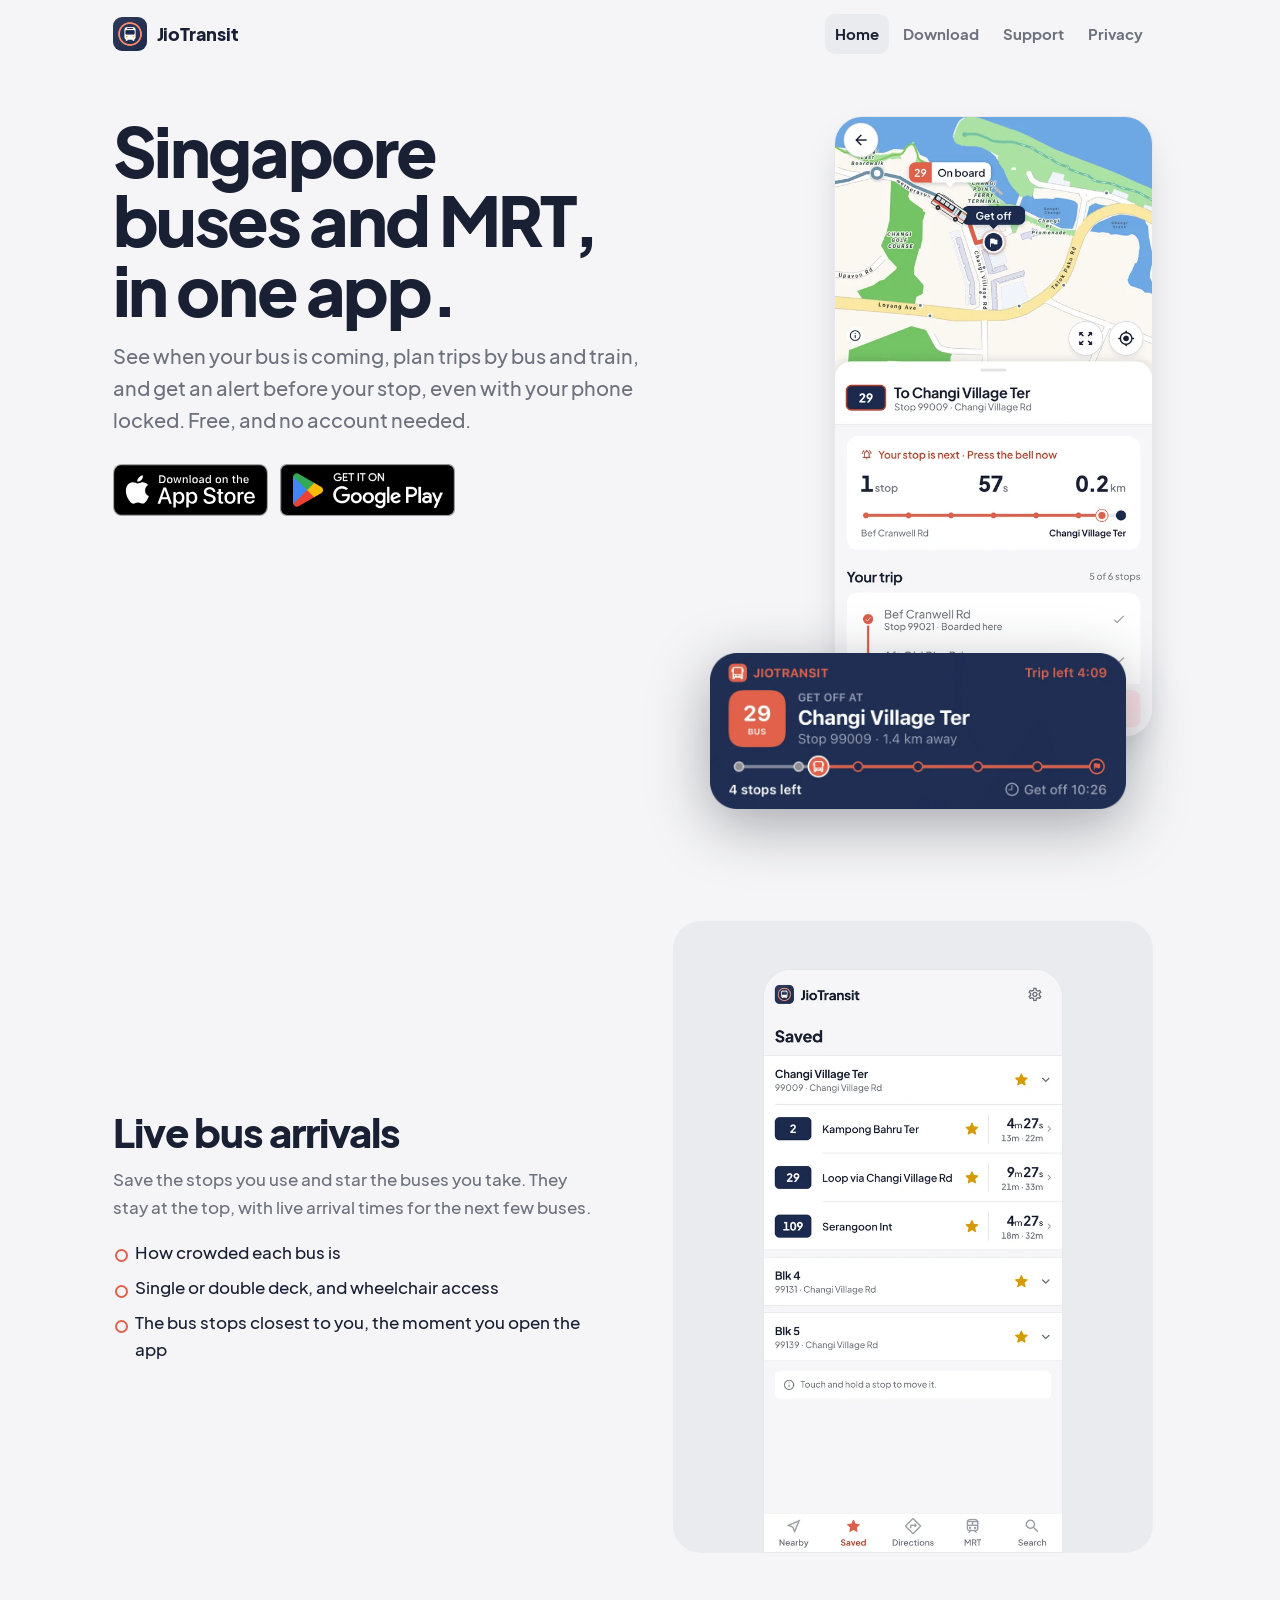
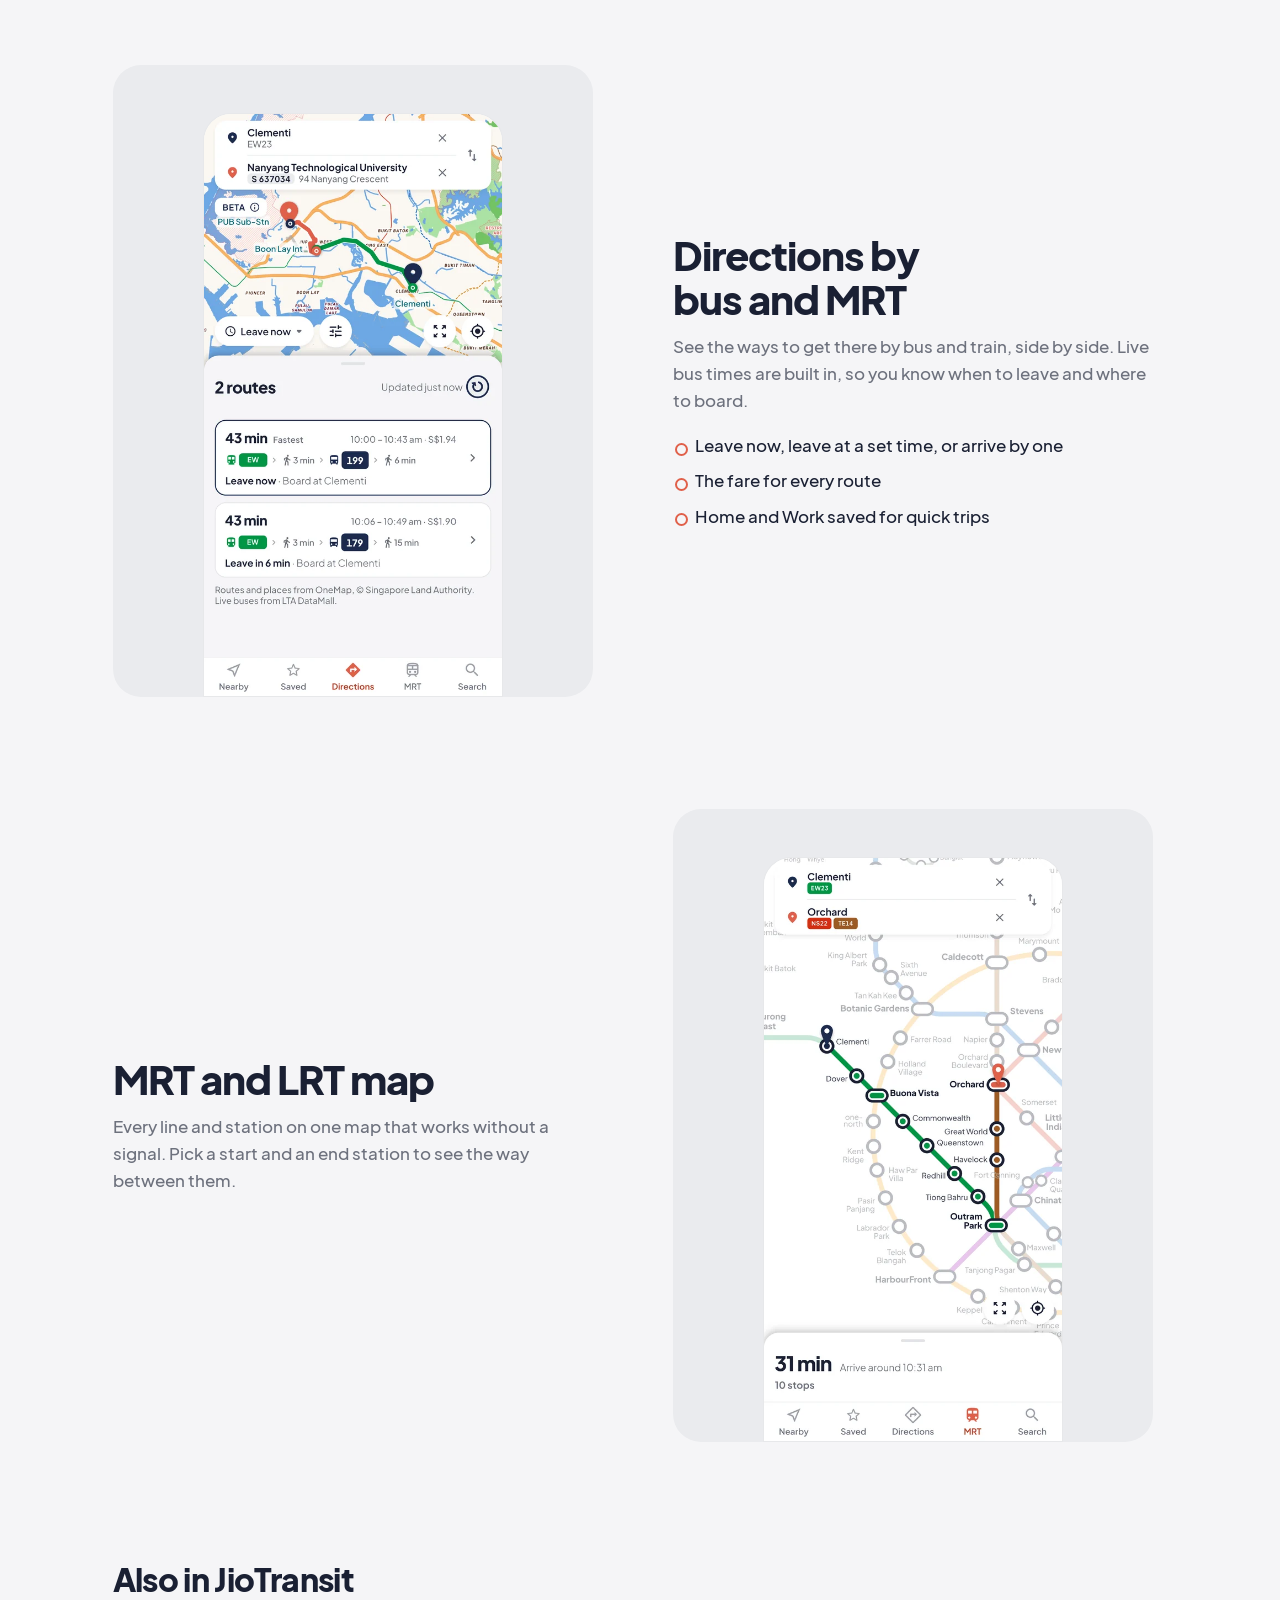
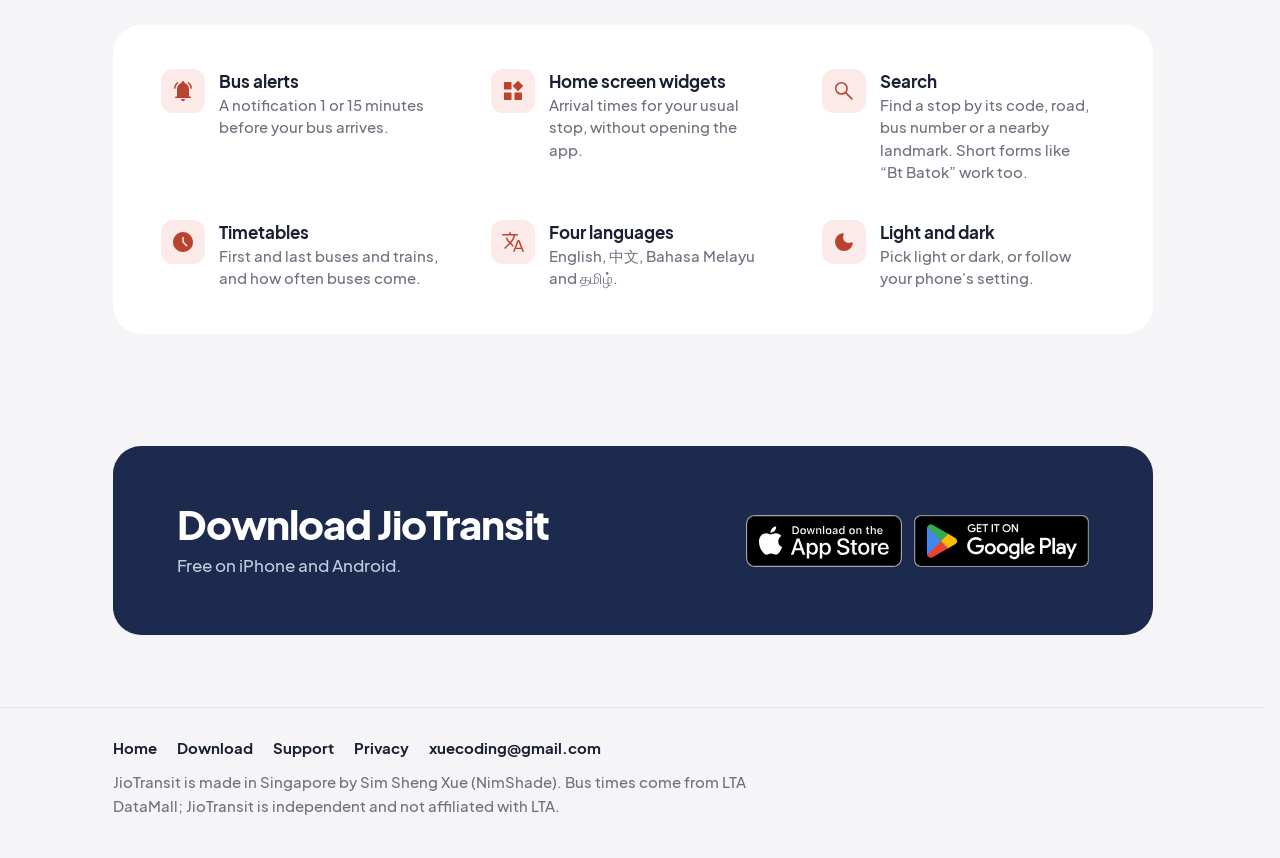
==== commit c5ccd8c1: "Home: clearer nearby-stops point Co-Authored-By: Claude Opus 5.5 <noreply@anthropic.com> Claude-Sess" ====
--- a/index.html
+++ b/index.html
@@ -51,7 +51,7 @@
       <ul class="facts">
         <li>How crowded each bus is</li>
         <li>Single or double deck, and wheelchair access</li>
-        <li>Stops near you, sorted by distance</li>
+        <li>The bus stops closest to you, the moment you open the app</li>
       </ul>
     </div>
     <figure><img class="shot" src="assets/saved.webp" width="540" height="1055" loading="lazy" alt="Saved stops: Changi Village Ter with Bus 2, Bus 29 and Bus 109 starred and counting down"></figure>
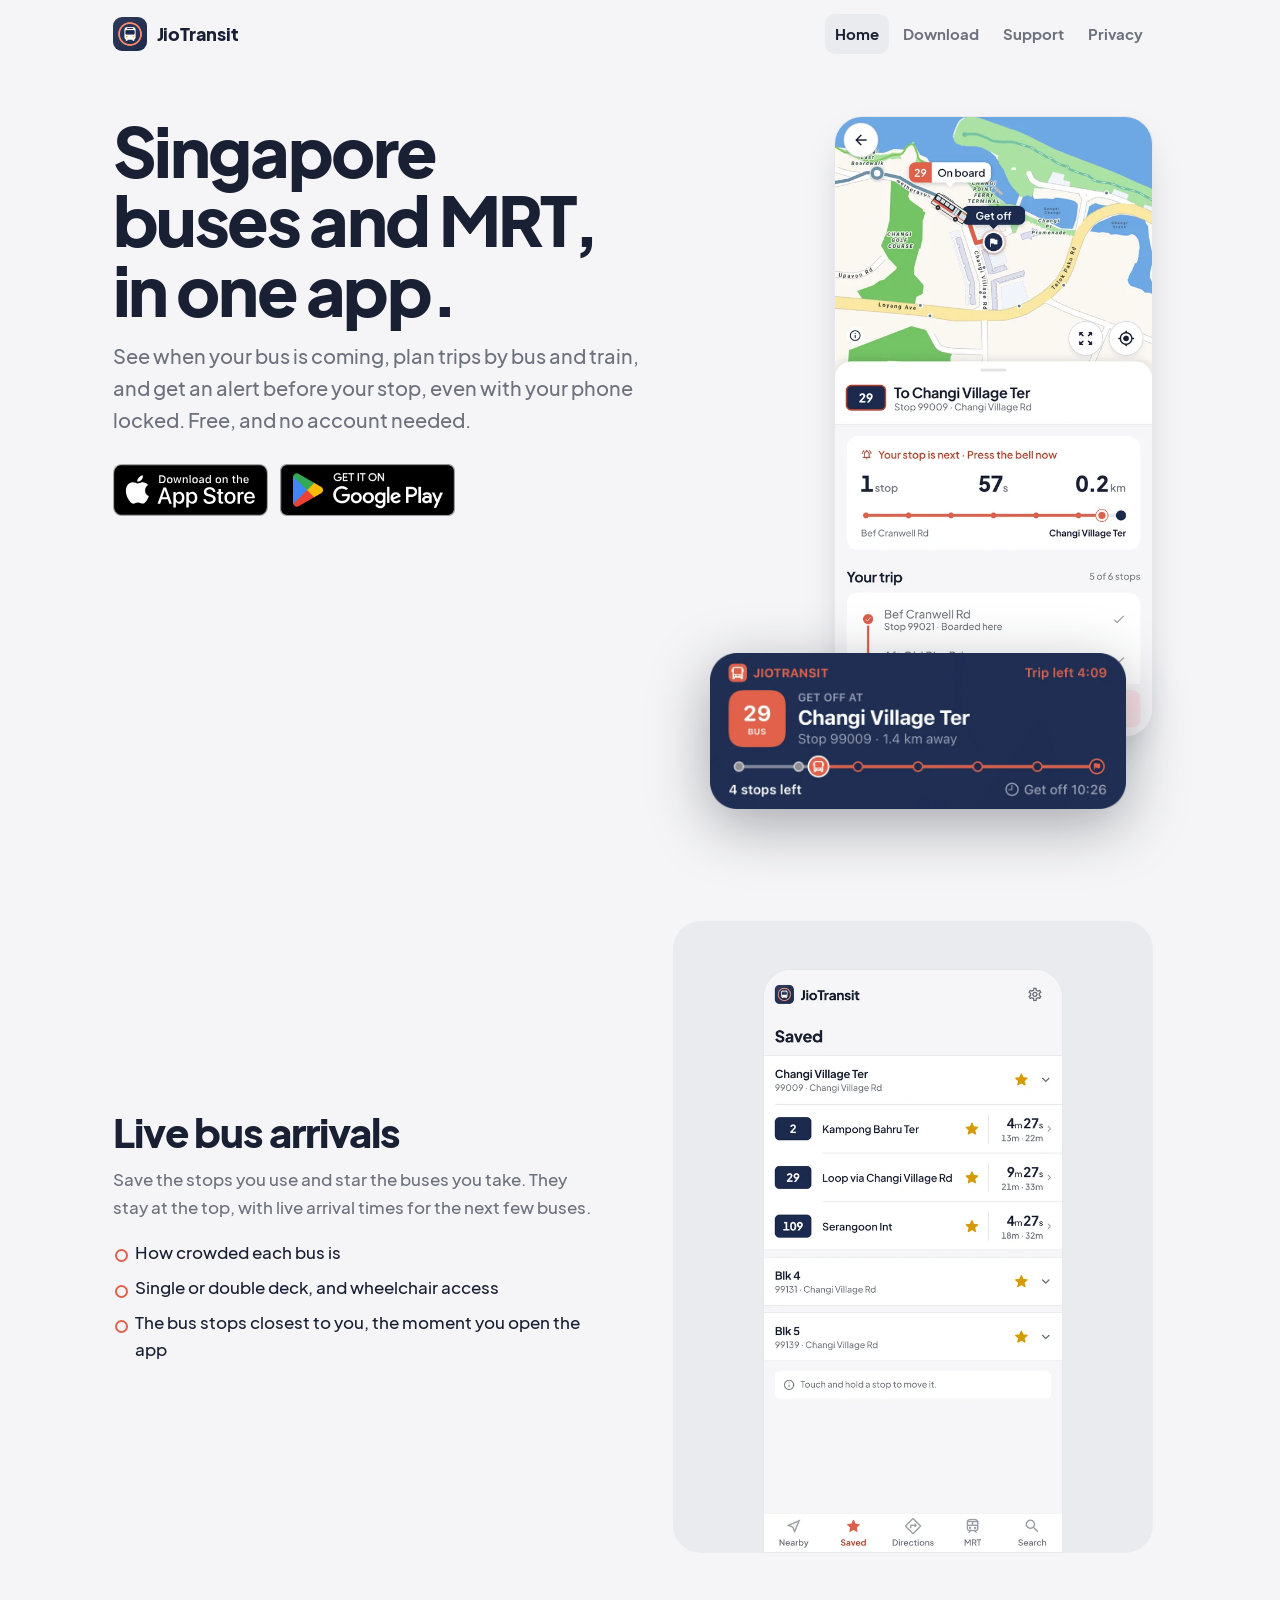
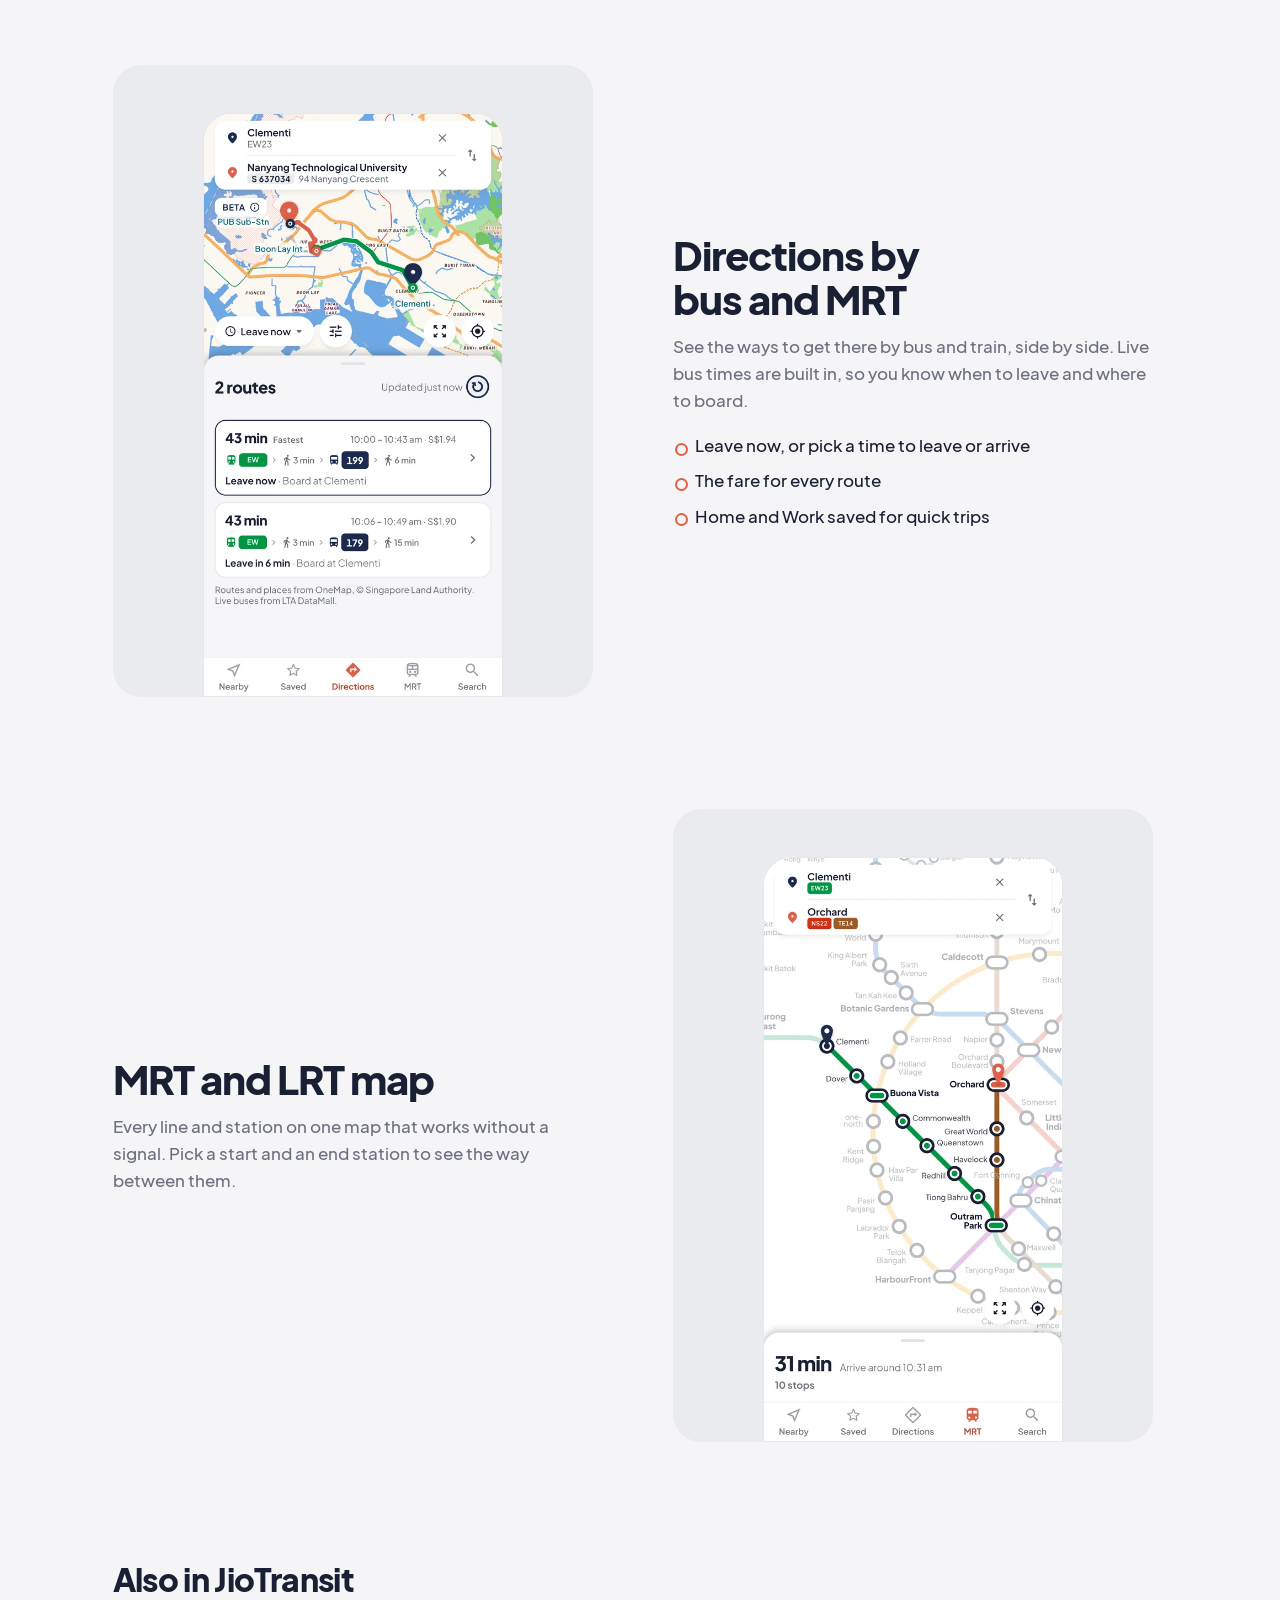
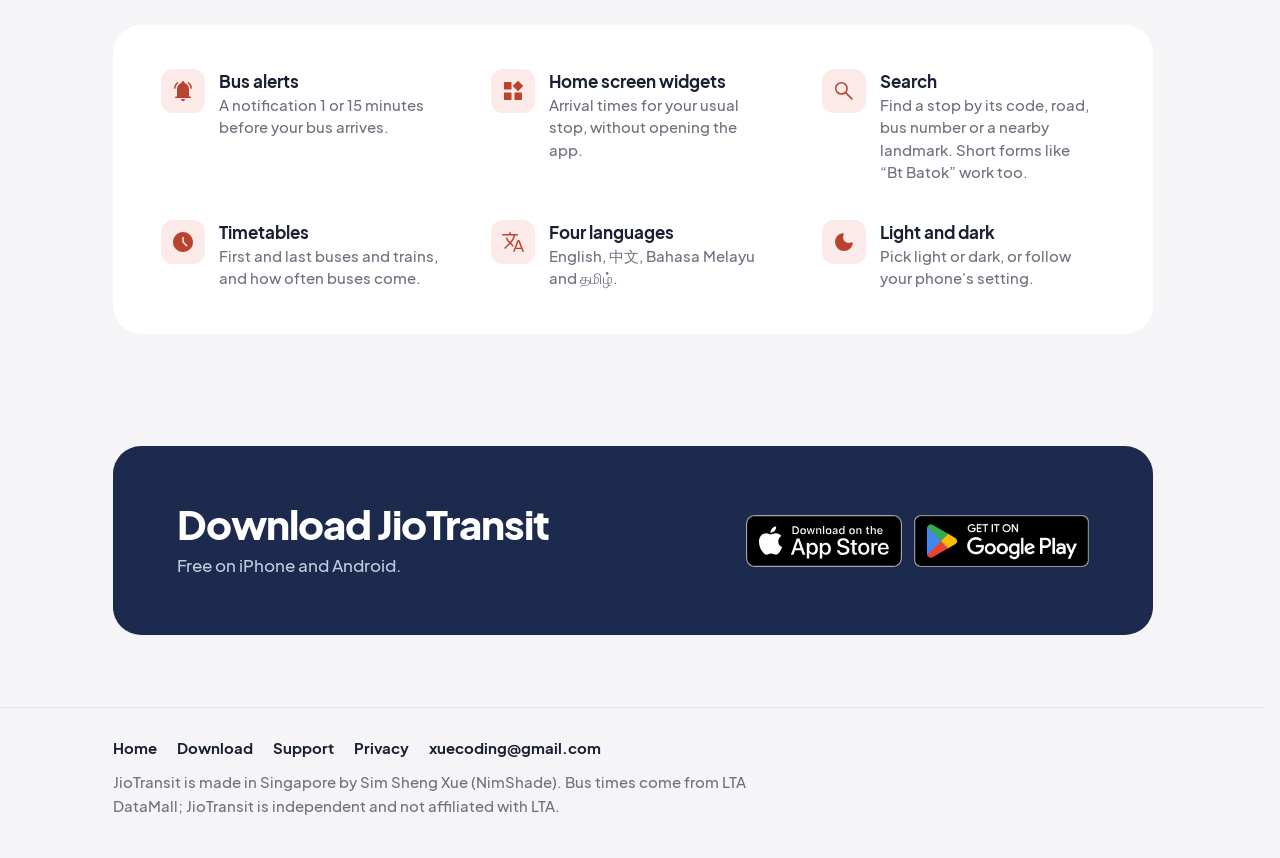
==== commit e9c8510f: "Home: clearer trip time point Co-Authored-By: Claude Opus 5.5 <noreply@anthropic.com> Claude-Session" ====
--- a/index.html
+++ b/index.html
@@ -62,7 +62,7 @@
       <h2>Directions by bus and MRT</h2>
       <p>See the ways to get there by bus and train, side by side. Live bus times are built in, so you know when to leave and where to board.</p>
       <ul class="facts">
-        <li>Leave now, leave at a set time, or arrive by one</li>
+        <li>Leave now, or pick a time to leave or arrive</li>
         <li>The fare for every route</li>
         <li>Home and Work saved for quick trips</li>
       </ul>
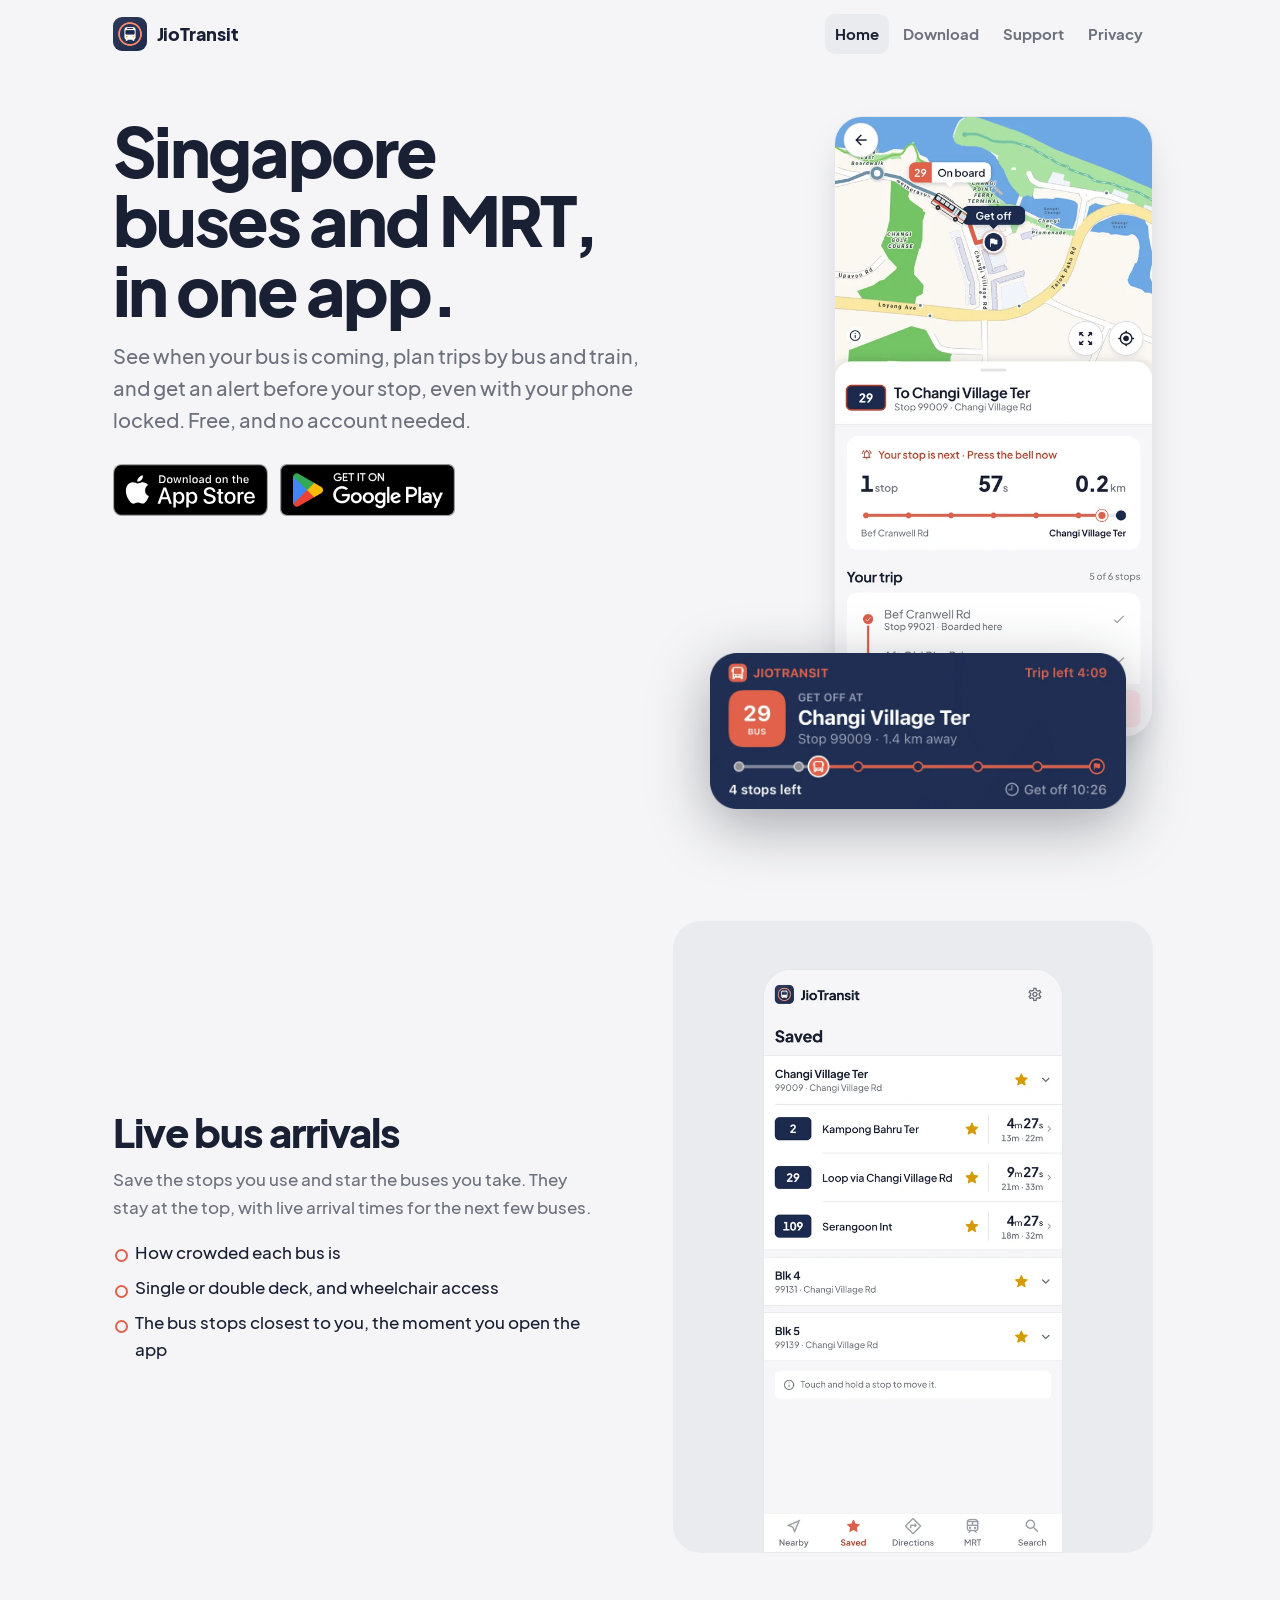
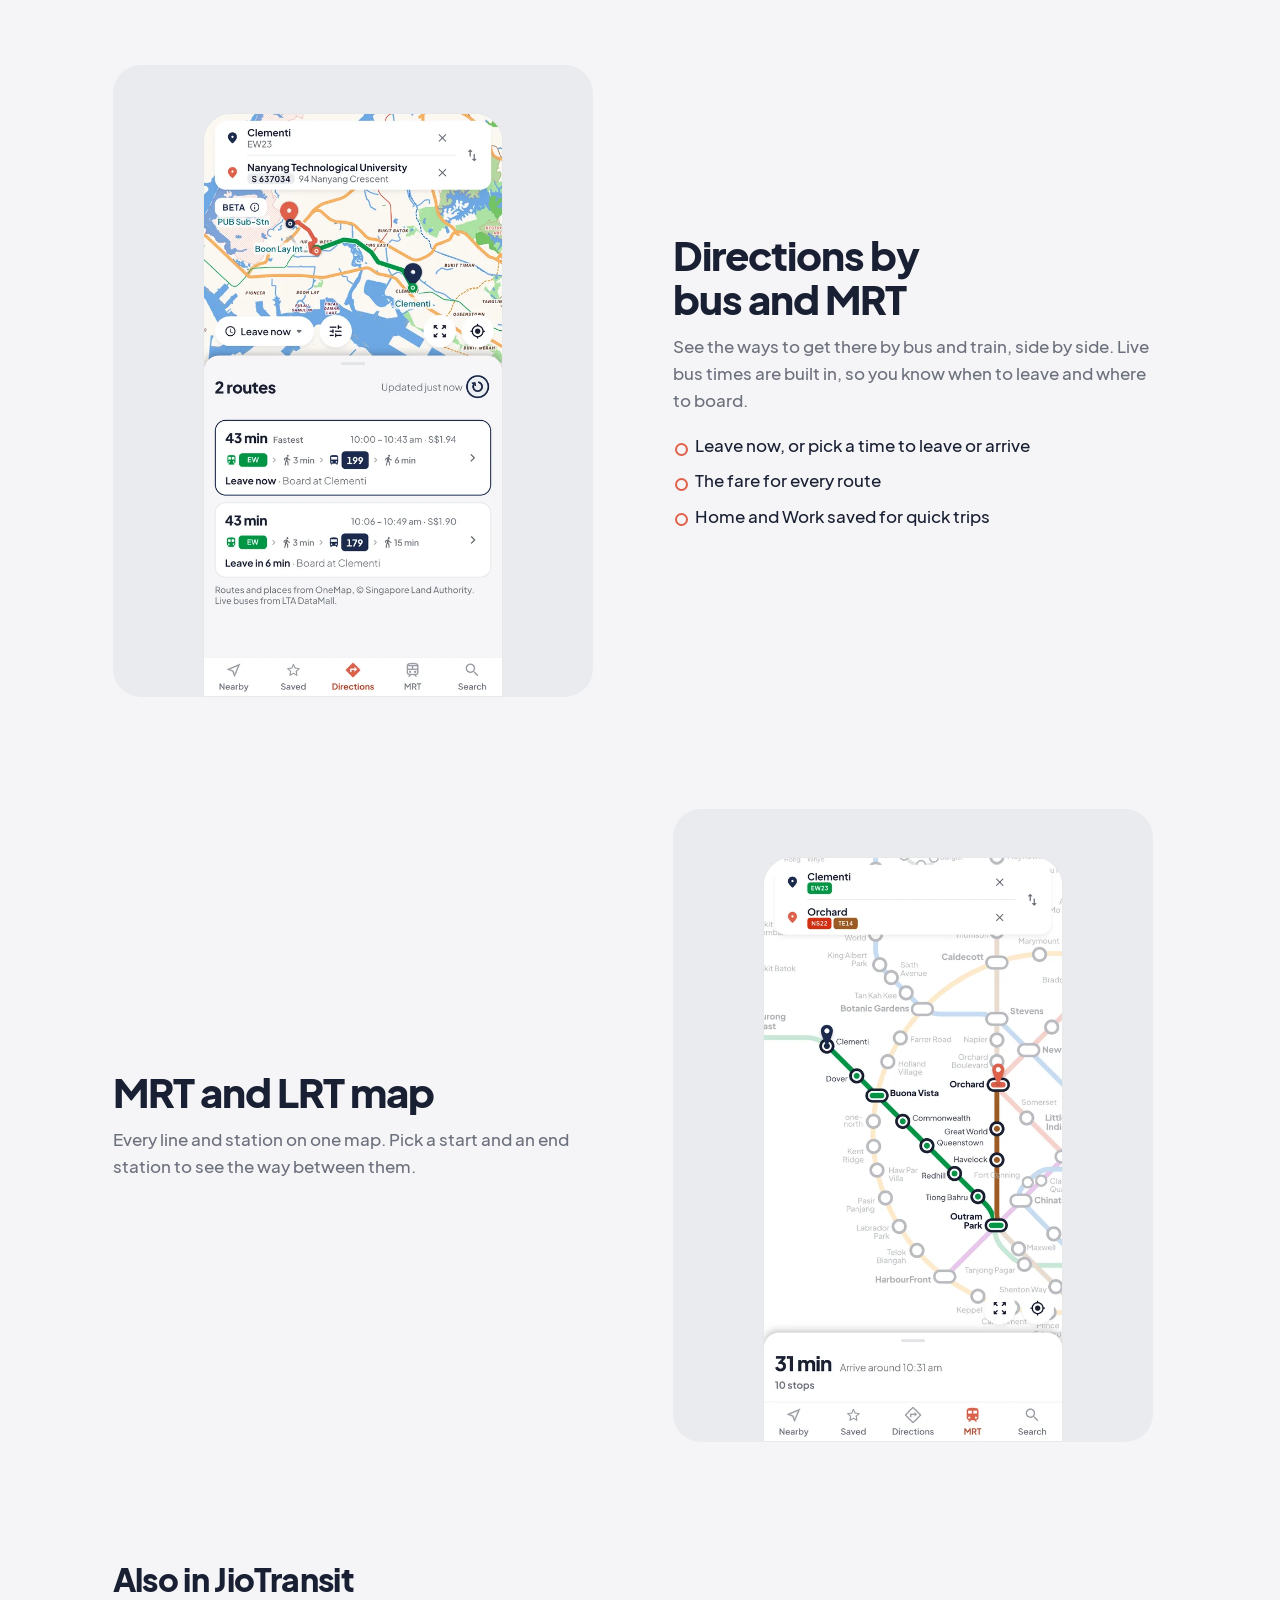
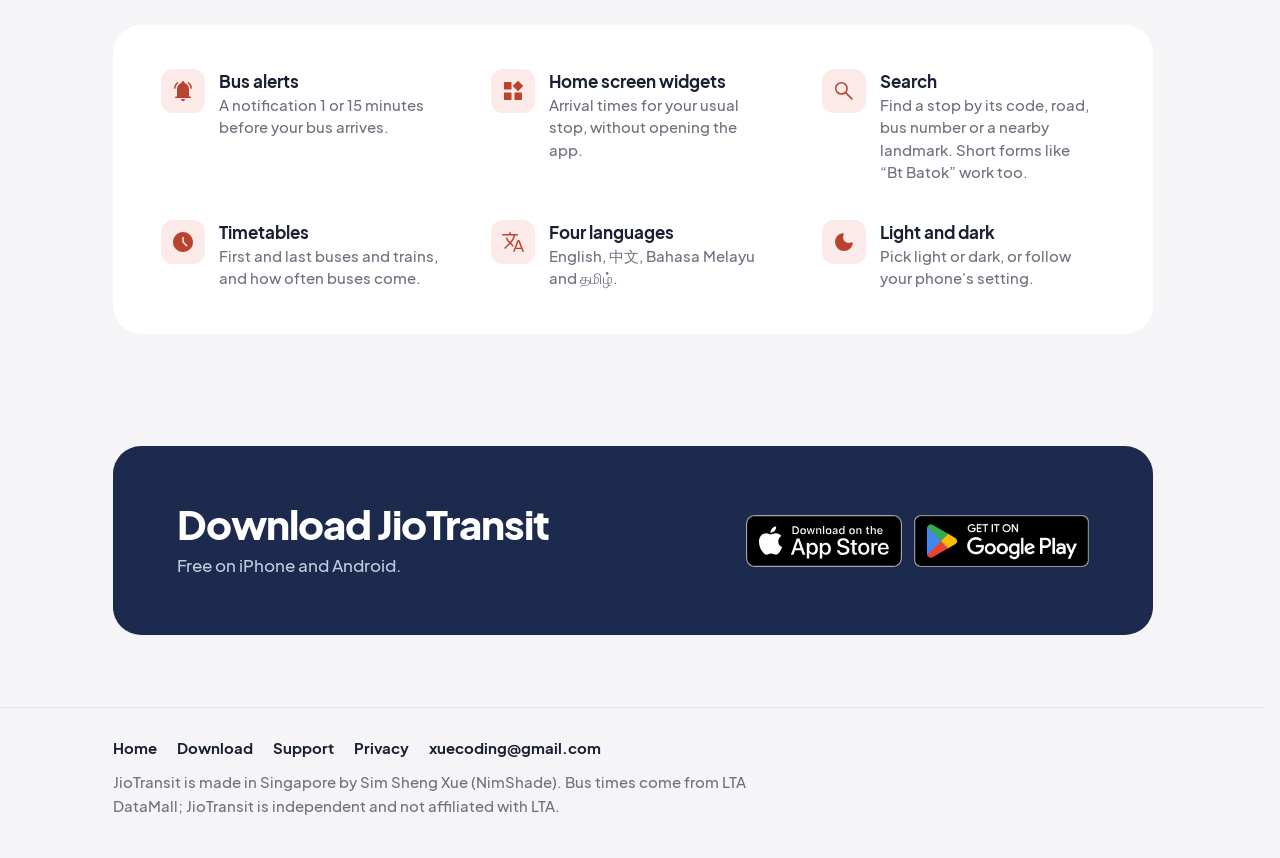
==== commit 9eedc536: "Home: drop the offline line from the MRT map section Co-Authored-By: Claude Opus 5.5 <noreply@anthro" ====
--- a/index.html
+++ b/index.html
@@ -73,7 +73,7 @@
   <section class="feature">
     <div>
       <h2>MRT and LRT map</h2>
-      <p>Every line and station on one map that works without a signal. Pick a start and an end station to see the way between them.</p>
+      <p>Every line and station on one map. Pick a start and an end station to see the way between them.</p>
     </div>
     <figure><img class="shot" src="assets/mrt.webp" width="540" height="1055" loading="lazy" alt="Singapore's MRT map in JioTransit, with a trip from Clementi to Orchard"></figure>
   </section>
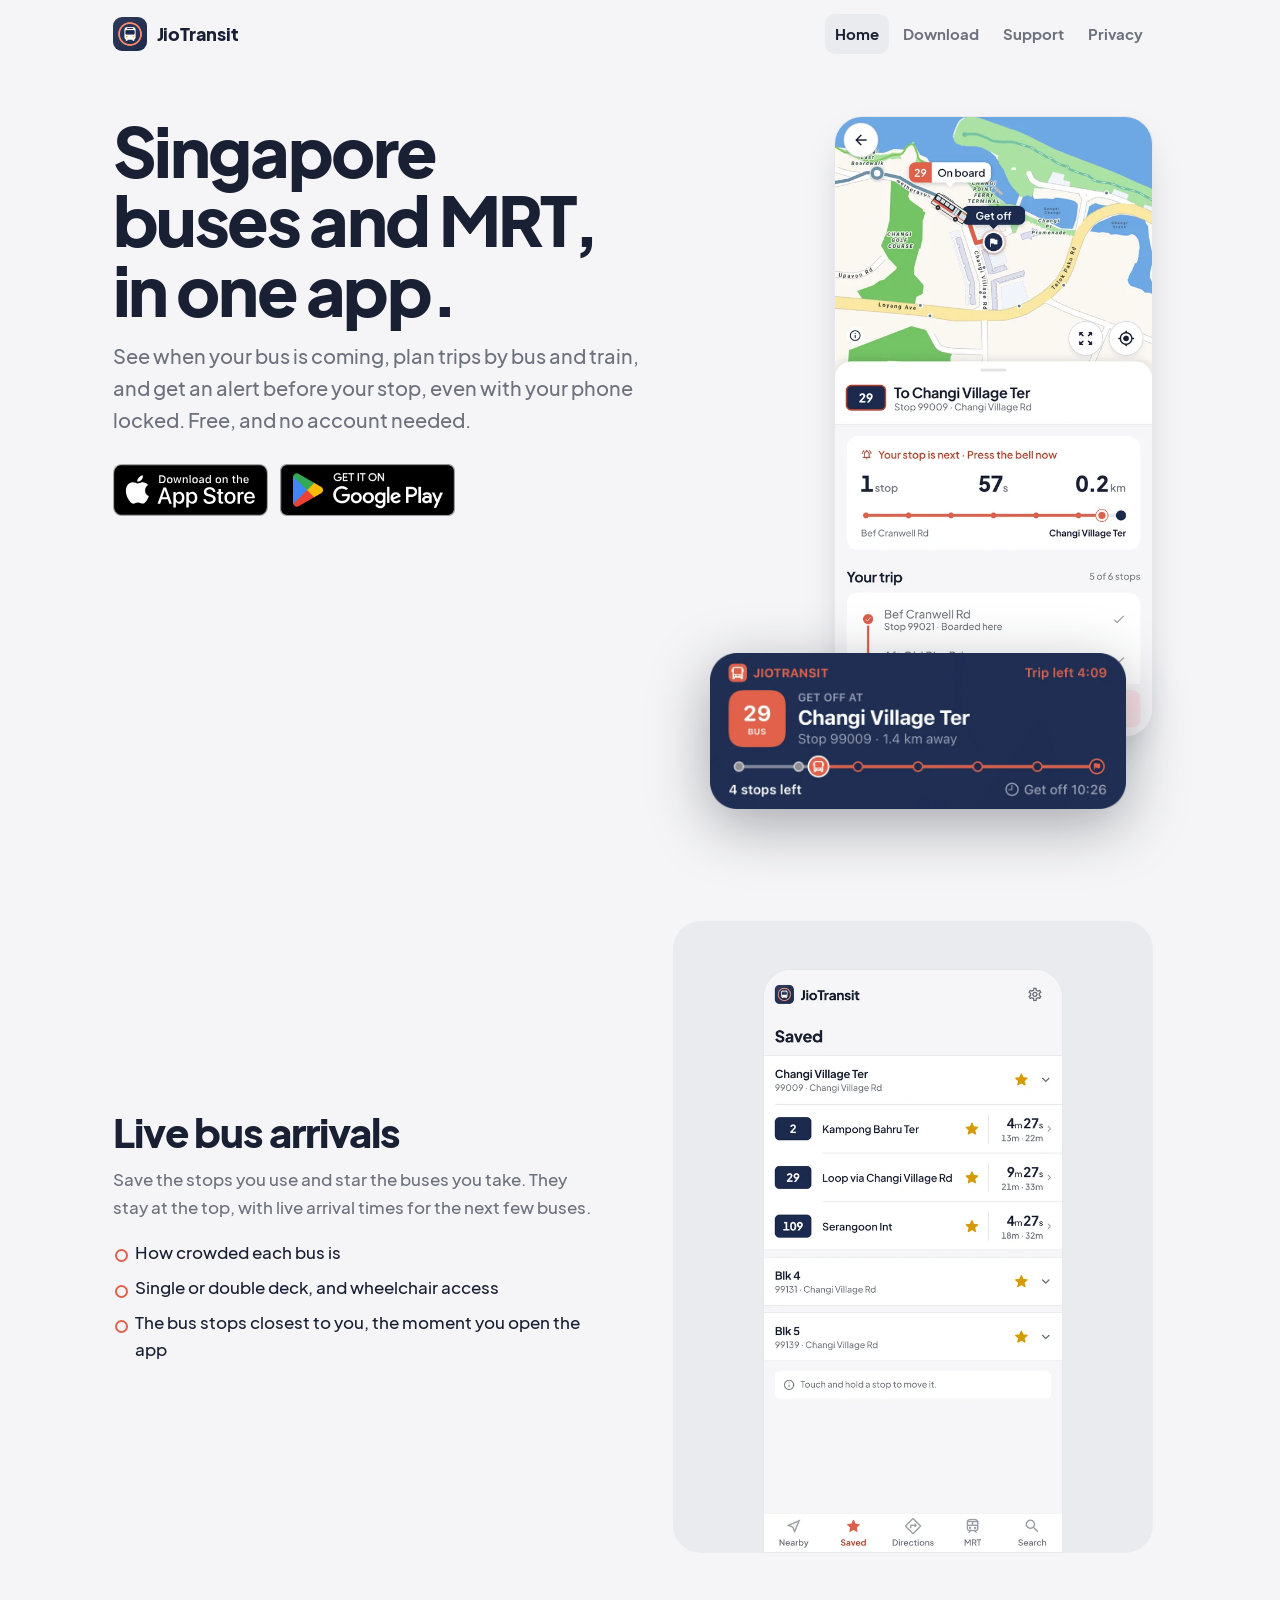
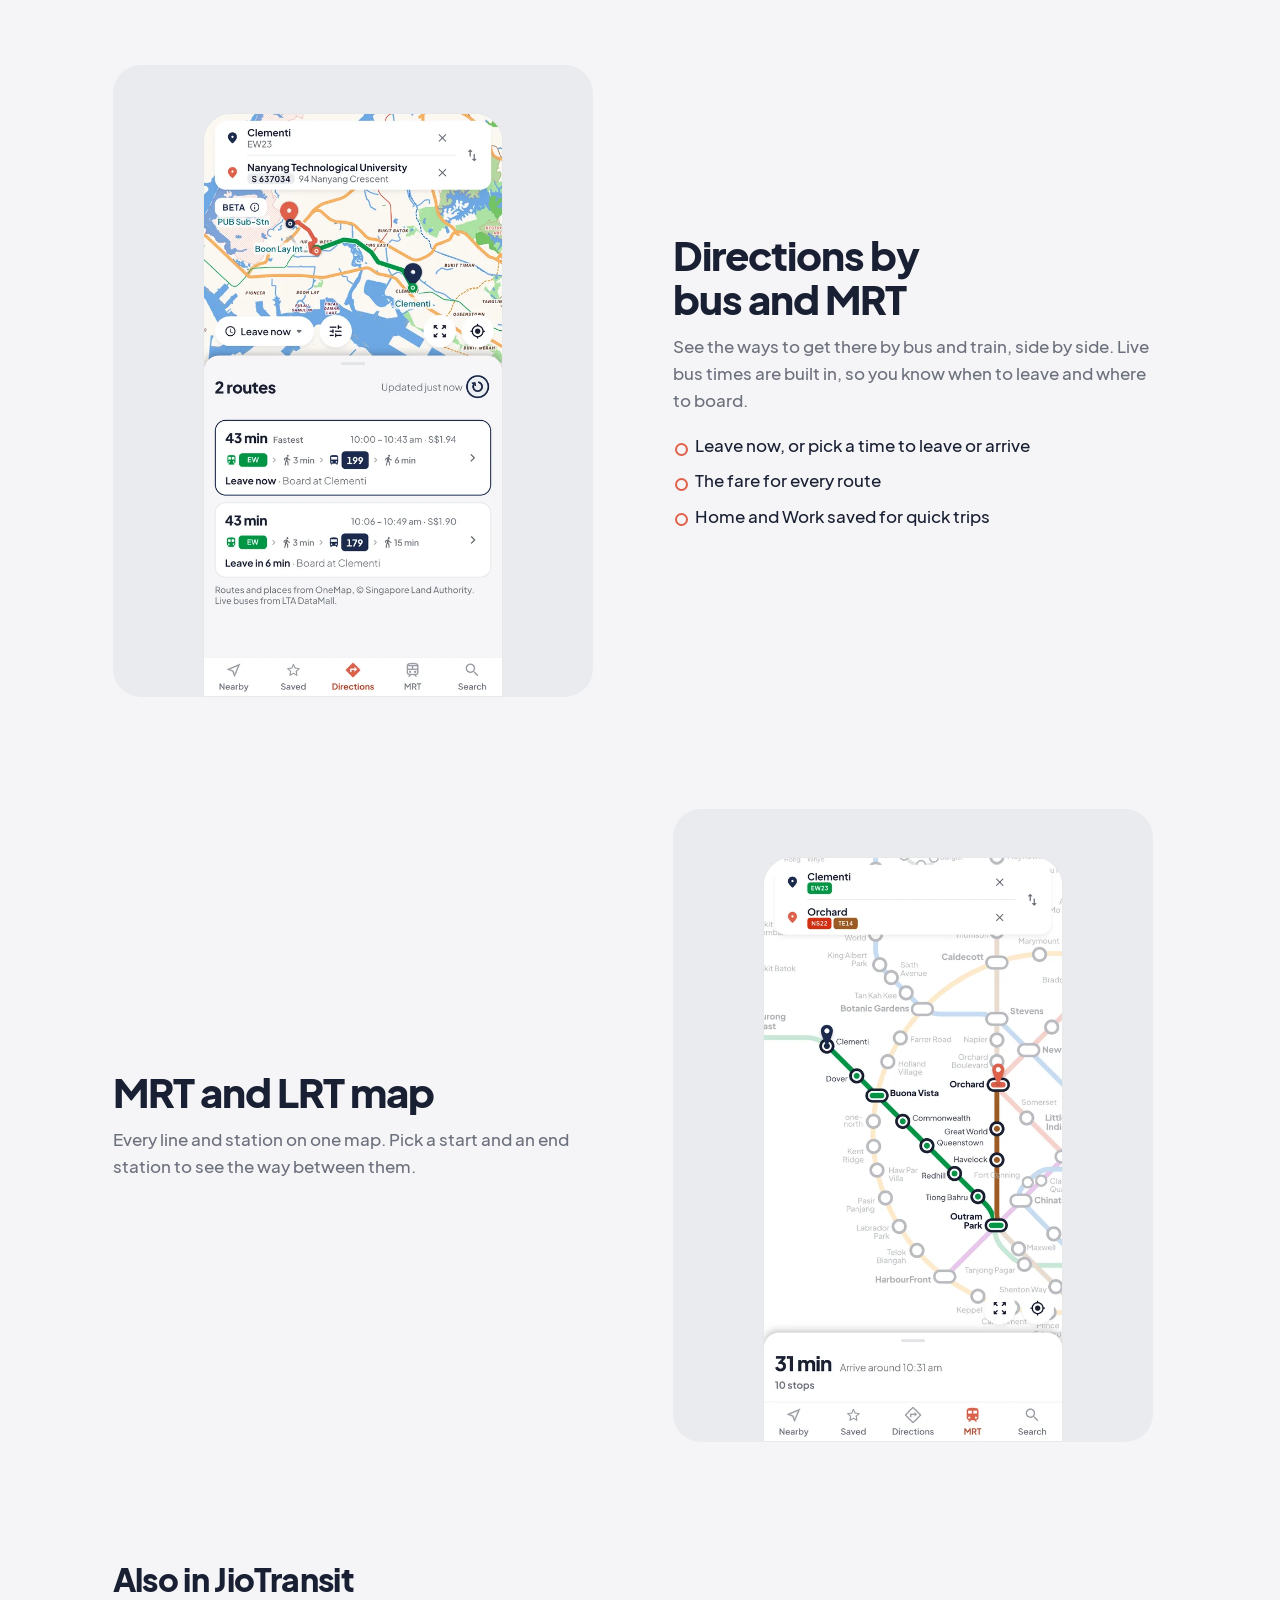
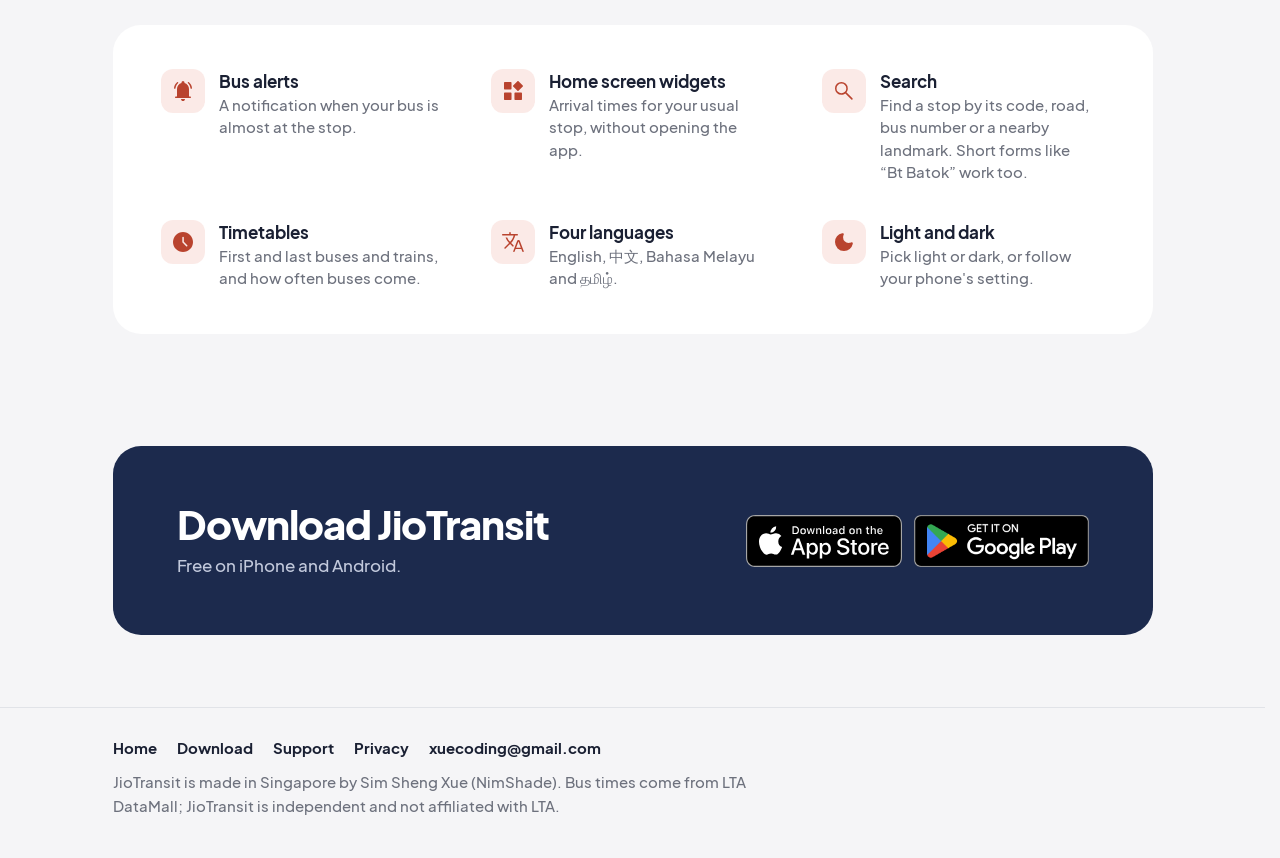
==== commit d246ffac: "Home: simpler bus alerts line Co-Authored-By: Claude Opus 5.5 <noreply@anthropic.com> Claude-Session" ====
--- a/index.html
+++ b/index.html
@@ -81,7 +81,7 @@
   <section class="extras">
     <h2>Also in JioTransit</h2>
     <ul>
-      <li><span class="ic"><svg viewBox="0 -960 960 960" aria-hidden="true"><path d="M190-200q-13 0-21.5-8.5T160-230q0-13 8.5-21.5T190-260h50v-304q0-84 49.5-150.5T420-798v-22q0-25 17.5-42.5T480-880q25 0 42.5 17.5T540-820v22q81 17 130.5 83.5T720-564v304h50q13 0 21.5 8.5T800-230q0 13-8.5 21.5T770-200H190ZM480-80q-33 0-56.5-23.5T400-160h160q0 33-23.5 56.5T480-80ZM150-566q-13 0-21.5-9t-7.5-22q6-71 38-132t83-106q10-9 22.5-8.5T285-832q8 11 5.5 23.5T278-787q-40 36-65 84t-31 105q-2 14-10.5 23t-21.5 9Zm660 0q-13 0-21.5-9T778-598q-6-57-31-105t-65-84q-10-9-12.5-21.5T675-832q8-11 20.5-11.5T718-835q51 45 83 106t38 132q1 13-7.5 22t-21.5 9Z"/></svg></span><div><b>Bus alerts</b><span>A notification 1 or 15 minutes before your bus arrives.</span></div></li>
+      <li><span class="ic"><svg viewBox="0 -960 960 960" aria-hidden="true"><path d="M190-200q-13 0-21.5-8.5T160-230q0-13 8.5-21.5T190-260h50v-304q0-84 49.5-150.5T420-798v-22q0-25 17.5-42.5T480-880q25 0 42.5 17.5T540-820v22q81 17 130.5 83.5T720-564v304h50q13 0 21.5 8.5T800-230q0 13-8.5 21.5T770-200H190ZM480-80q-33 0-56.5-23.5T400-160h160q0 33-23.5 56.5T480-80ZM150-566q-13 0-21.5-9t-7.5-22q6-71 38-132t83-106q10-9 22.5-8.5T285-832q8 11 5.5 23.5T278-787q-40 36-65 84t-31 105q-2 14-10.5 23t-21.5 9Zm660 0q-13 0-21.5-9T778-598q-6-57-31-105t-65-84q-10-9-12.5-21.5T675-832q8-11 20.5-11.5T718-835q51 45 83 106t38 132q1 13-7.5 22t-21.5 9Z"/></svg></span><div><b>Bus alerts</b><span>A notification when your bus is almost at the stop.</span></div></li>
       <li><span class="ic"><svg viewBox="0 -960 960 960" aria-hidden="true"><path d="M658-487 487-658q-5-5-7-10.13-2-5.14-2-11 0-5.87 2-10.87 2-5 7-10l171-171q5-5 10.13-7 5.14-2 11-2 5.87 0 10.87 2 5 2 10 7l171 171q5 5 7 10.13 2 5.14 2 11 0 5.87-2 10.87-2 5-7 10L700-487q-5 5-10.13 7-5.14 2-11 2-5.87 0-10.87-2-5-2-10-7Zm-538-81v-241q0-12.75 8.63-21.38Q137.25-839 150-839h241q12.75 0 21.38 8.62Q421-821.75 421-809v241q0 12.75-8.62 21.37Q403.75-538 391-538H150q-12.75 0-21.37-8.63Q120-555.25 120-568Zm418 418v-241q0-12.75 8.63-21.38Q555.25-421 568-421h241q12.75 0 21.38 8.62Q839-403.75 839-391v241q0 12.75-8.62 21.37Q821.75-120 809-120H568q-12.75 0-21.37-8.63Q538-137.25 538-150Zm-418 0v-241q0-12.75 8.63-21.38Q137.25-421 150-421h241q12.75 0 21.38 8.62Q421-403.75 421-391v241q0 12.75-8.62 21.37Q403.75-120 391-120H150q-12.75 0-21.37-8.63Q120-137.25 120-150Z"/></svg></span><div><b>Home screen widgets</b><span>Arrival times for your usual stop, without opening the app.</span></div></li>
       <li><span class="ic"><svg viewBox="0 -960 960 960" aria-hidden="true"><path d="M378-329q-108.16 0-183.08-75Q120-479 120-585t75-181q75-75 181.5-75t181 75Q632-691 632-584.85 632-542 618-502q-14 40-42 75l242 240q9 8.56 9 21.78T818-143q-9 9-22.22 9-13.22 0-21.78-9L533-384q-30 26-69.96 40.5Q423.08-329 378-329Zm-1-60q81.25 0 138.13-57.5Q572-504 572-585t-56.87-138.5Q458.25-781 377-781q-82.08 0-139.54 57.5Q180-666 180-585t57.46 138.5Q294.92-389 377-389Z"/></svg></span><div><b>Search</b><span>Find a stop by its code, road, bus number or a nearby landmark. Short forms like “Bt&nbsp;Batok” work too.</span></div></li>
       <li><span class="ic"><svg viewBox="0 -960 960 960" aria-hidden="true"><path d="M513-492v-171q0-13-8.5-21.5T483-693q-13 0-21.5 8.5T453-663v183q0 6 2 11t6 10l144 149q9 10 22.5 9.5T650-310q9-9 9-22t-9-22L513-492ZM480-80q-82 0-155-31.5t-127.5-86Q143-252 111.5-325T80-480q0-82 31.5-155t86-127.5Q252-817 325-848.5T480-880q82 0 155 31.5t127.5 86Q817-708 848.5-635T880-480q0 82-31.5 155t-86 127.5Q708-143 635-111.5T480-80Z"/></svg></span><div><b>Timetables</b><span>First and last buses and trains, and how often buses come.</span></div></li>
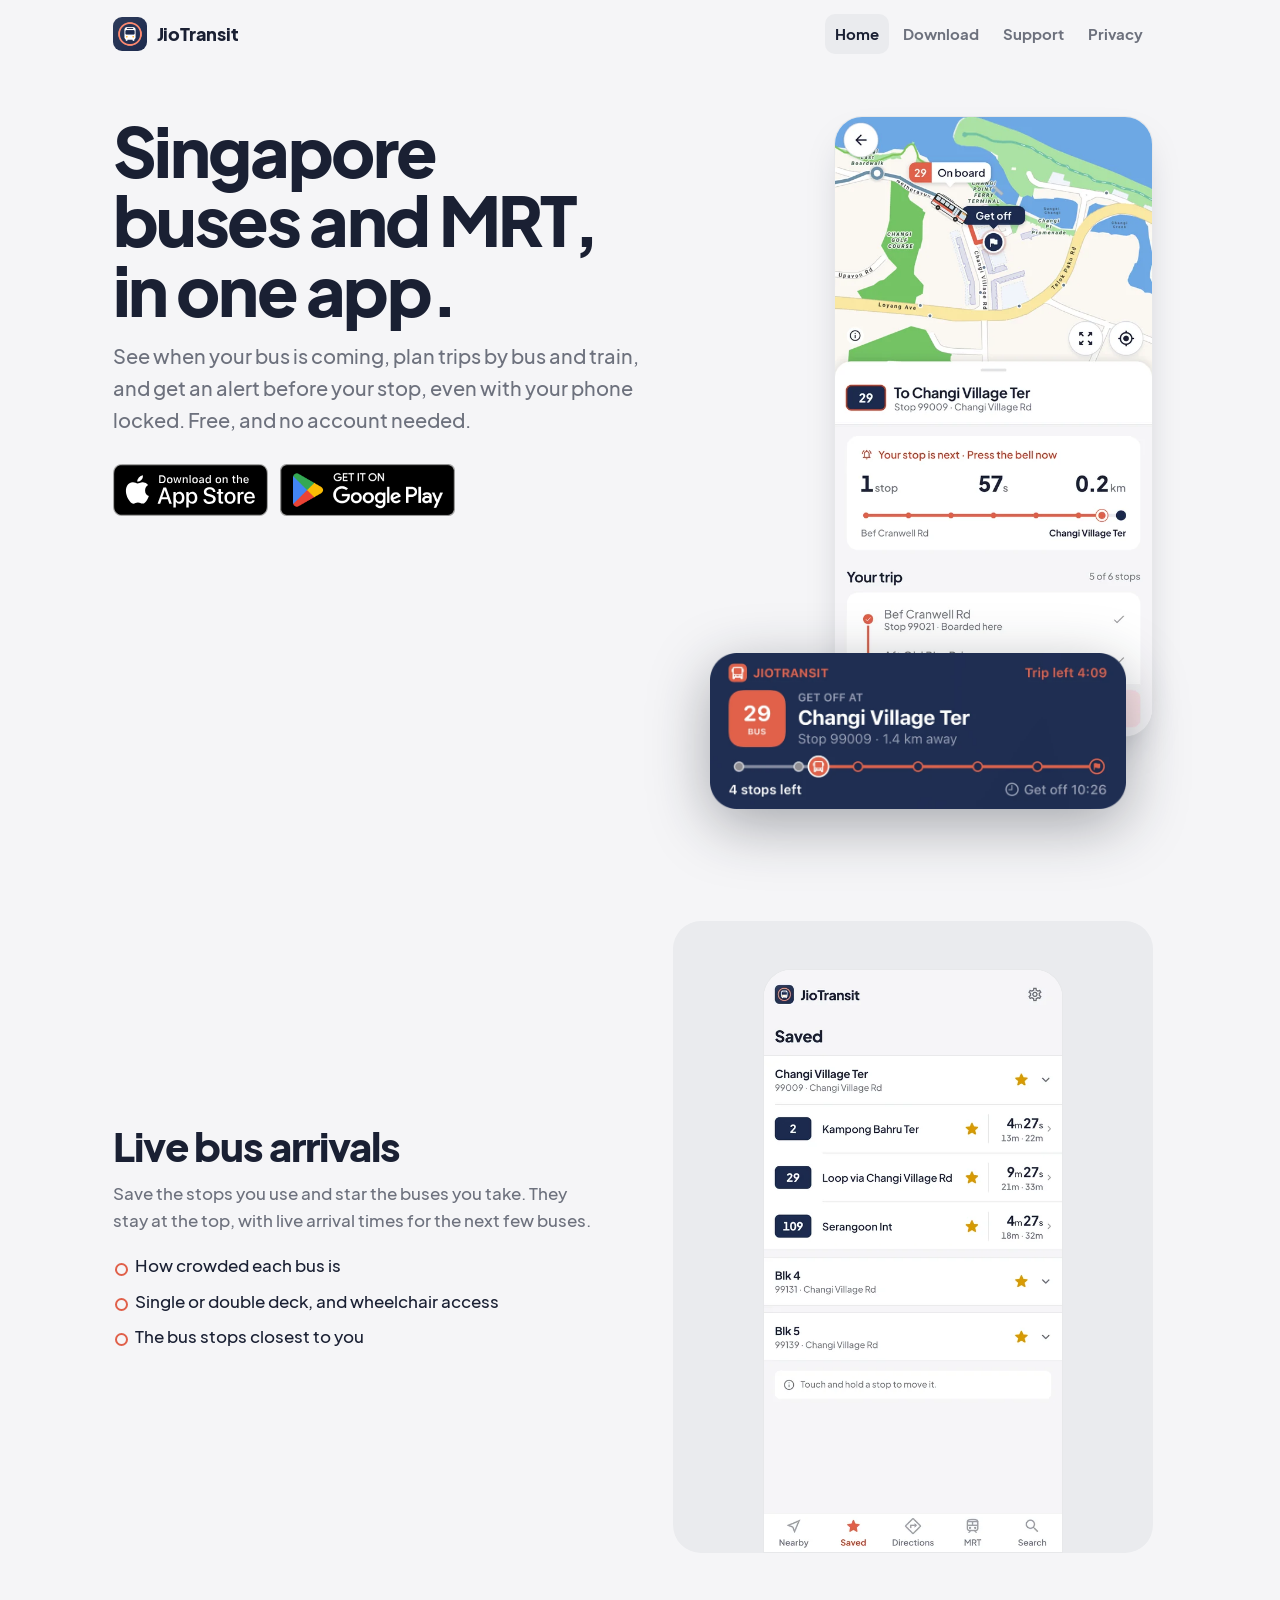
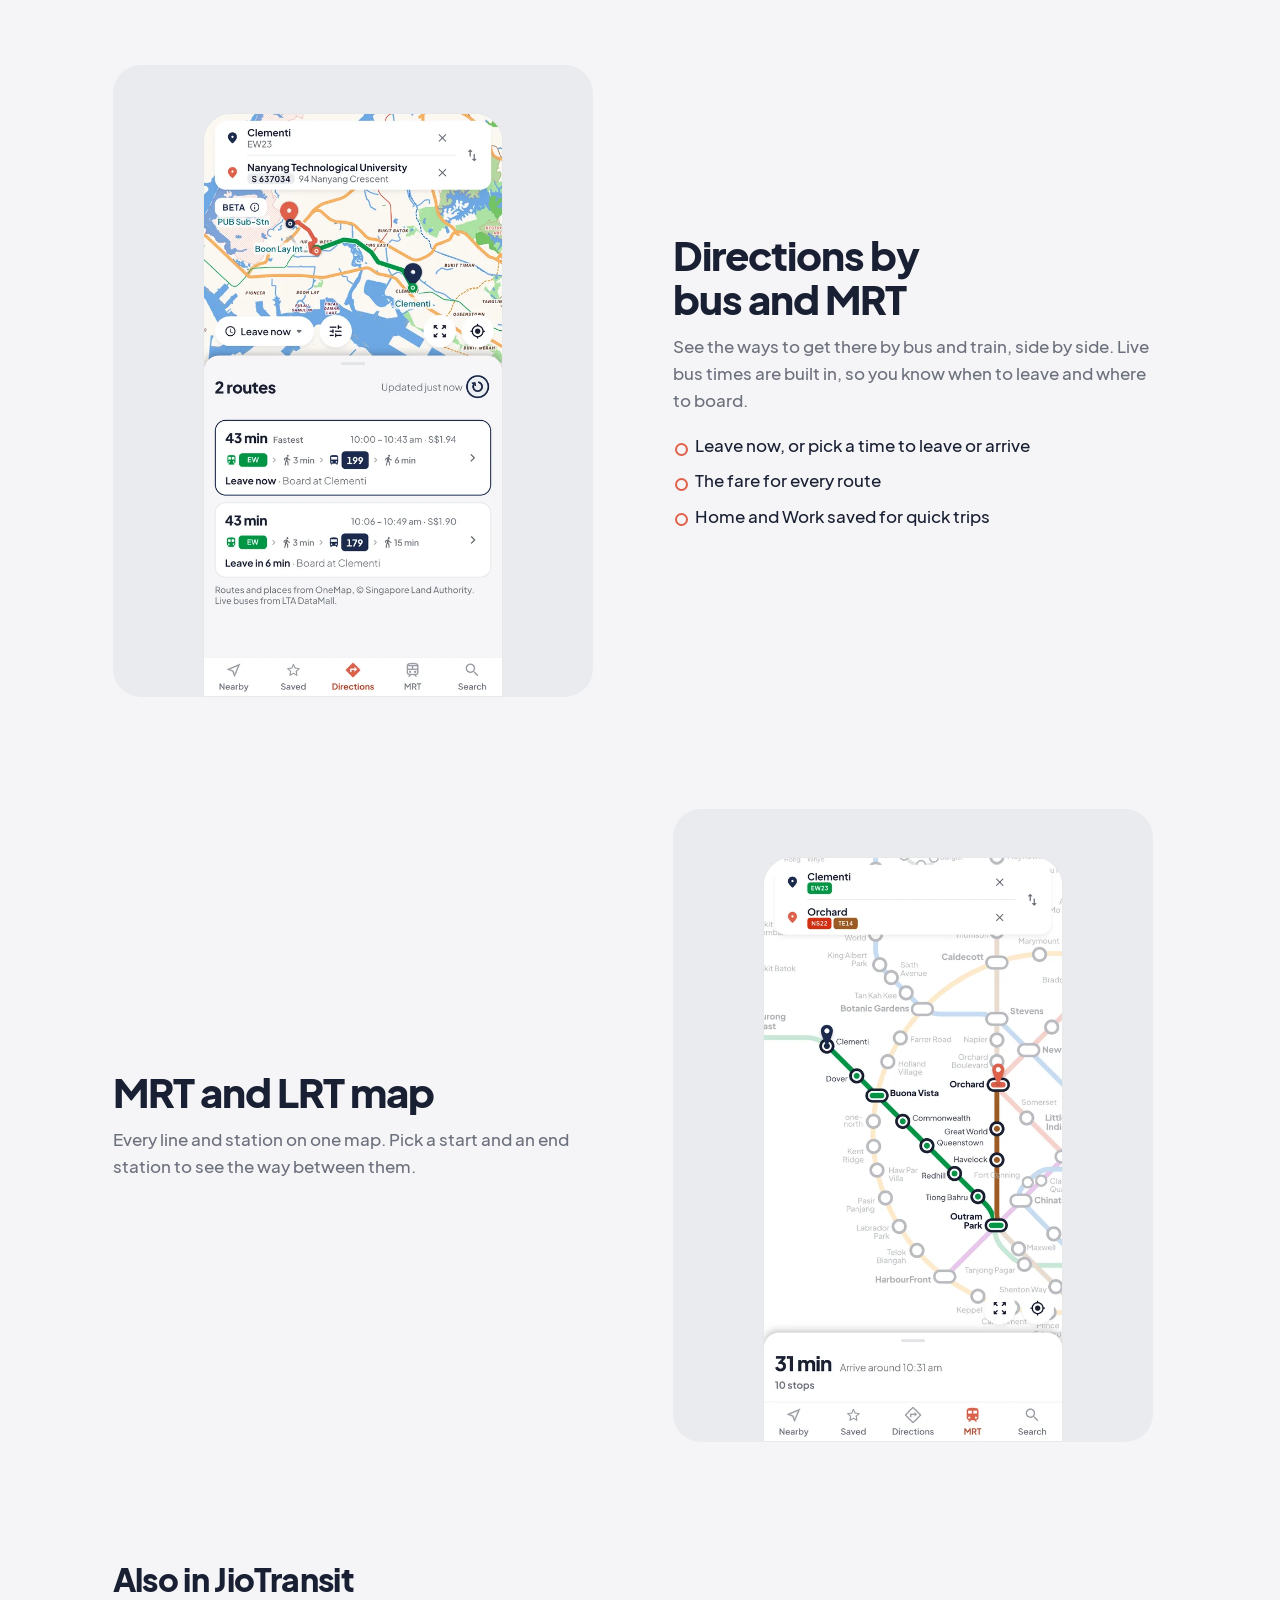
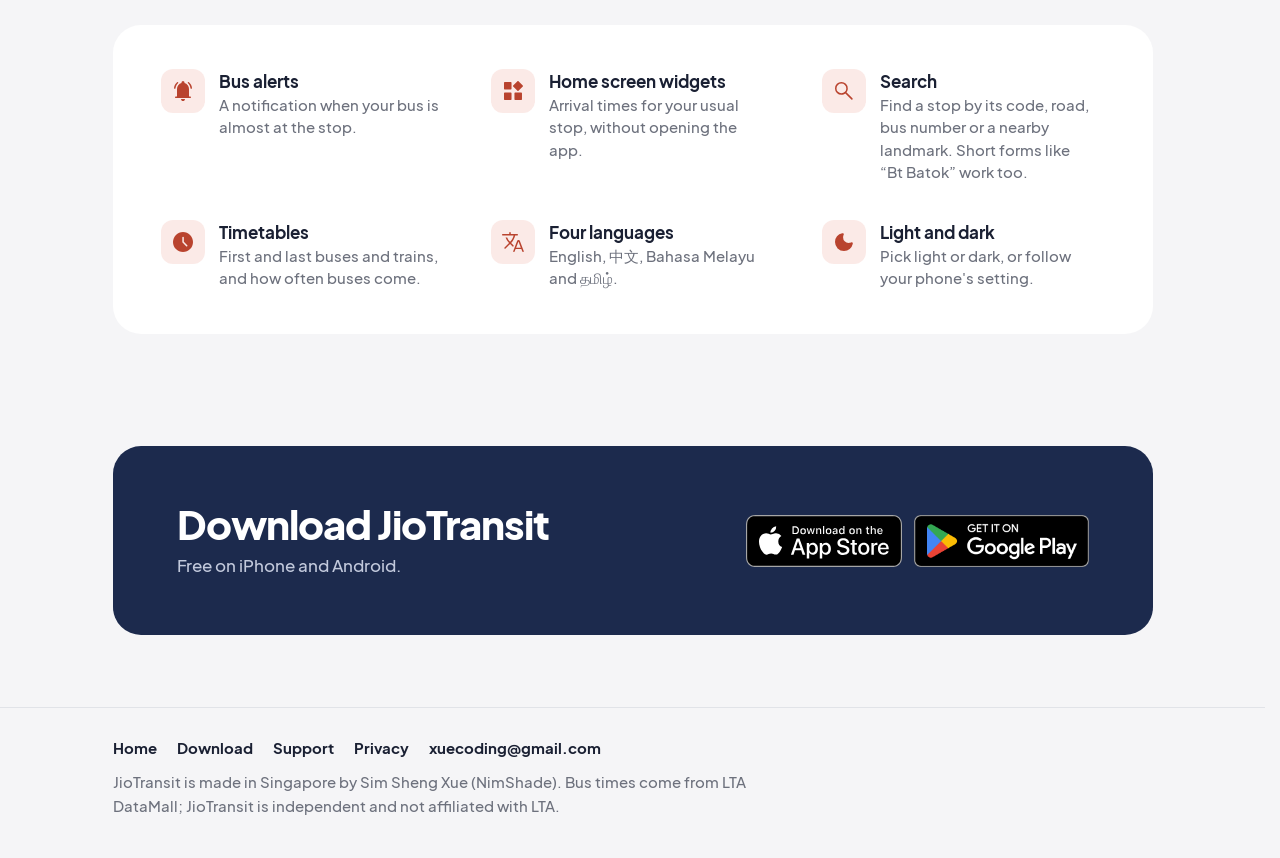
==== commit df208a56: "Phones: store badges fill the column at one height; shorter nearby point Co-Authored-By: Claude Opus" ====
--- a/index.html
+++ b/index.html
@@ -51,7 +51,7 @@
       <ul class="facts">
         <li>How crowded each bus is</li>
         <li>Single or double deck, and wheelchair access</li>
-        <li>The bus stops closest to you, the moment you open the app</li>
+        <li>The bus stops closest to you</li>
       </ul>
     </div>
     <figure><img class="shot" src="assets/saved.webp" width="540" height="1055" loading="lazy" alt="Saved stops: Changi Village Ter with Bus 2, Bus 29 and Bus 109 starred and counting down"></figure>
--- a/assets/site.css
+++ b/assets/site.css
@@ -83,8 +83,13 @@
 .badges{--bh:52px;display:flex;flex-wrap:nowrap;align-items:center;gap:12px}
 .badge{display:block;flex:none}
 .badge img{display:block;height:var(--bh);width:auto}
-@media (max-width:519px){ .badges{--bh:44px;gap:10px} .cta{padding:32px 20px} }
-@media (max-width:339px){ .badges{flex-wrap:wrap} }
+/* Phones: the two badges fill the column's width. Columns sized by each badge's
+   width:height ratio (119.66:40 and 564:168) keep both exactly the same height. */
+@media (max-width:519px){
+  .badges{display:grid;grid-template-columns:2.9916fr 3.3571fr;gap:10px;max-width:400px}
+  .badge img{width:100%;height:auto}
+  .cta{padding:32px 20px}
+}
 
 /* ---------- app screenshots ---------- */
 .shot{border-radius:28px;border:1px solid var(--shot-border);box-shadow:0 18px 40px -18px rgba(26,32,51,.35);background:var(--surface)}
@@ -156,7 +161,9 @@
 .get{text-align:center;padding:28px 0 0}
 .get h1{font-weight:800;font-size:clamp(36px,8vw,60px);line-height:1.04;letter-spacing:-.03em;margin:0 0 12px}
 .get .lede{font-size:clamp(17px,2.2vw,20px);color:var(--text-2);margin:0 auto 28px;max-width:30em}
-.get .badges{justify-content:center}
+/* The badges are the point of this page: bigger than elsewhere. */
+.get .badges{justify-content:center;--bh:68px;gap:16px}
+@media (max-width:519px){ .get .badges{margin:0 auto} }
 .get .hero-visual{margin:44px auto 0}
 .qr-card{display:none;align-items:center;gap:16px;margin:28px auto 0;max-width:26em;text-align:left;color:var(--text-2);font-size:15px}
 .qr-card p{margin:0}
